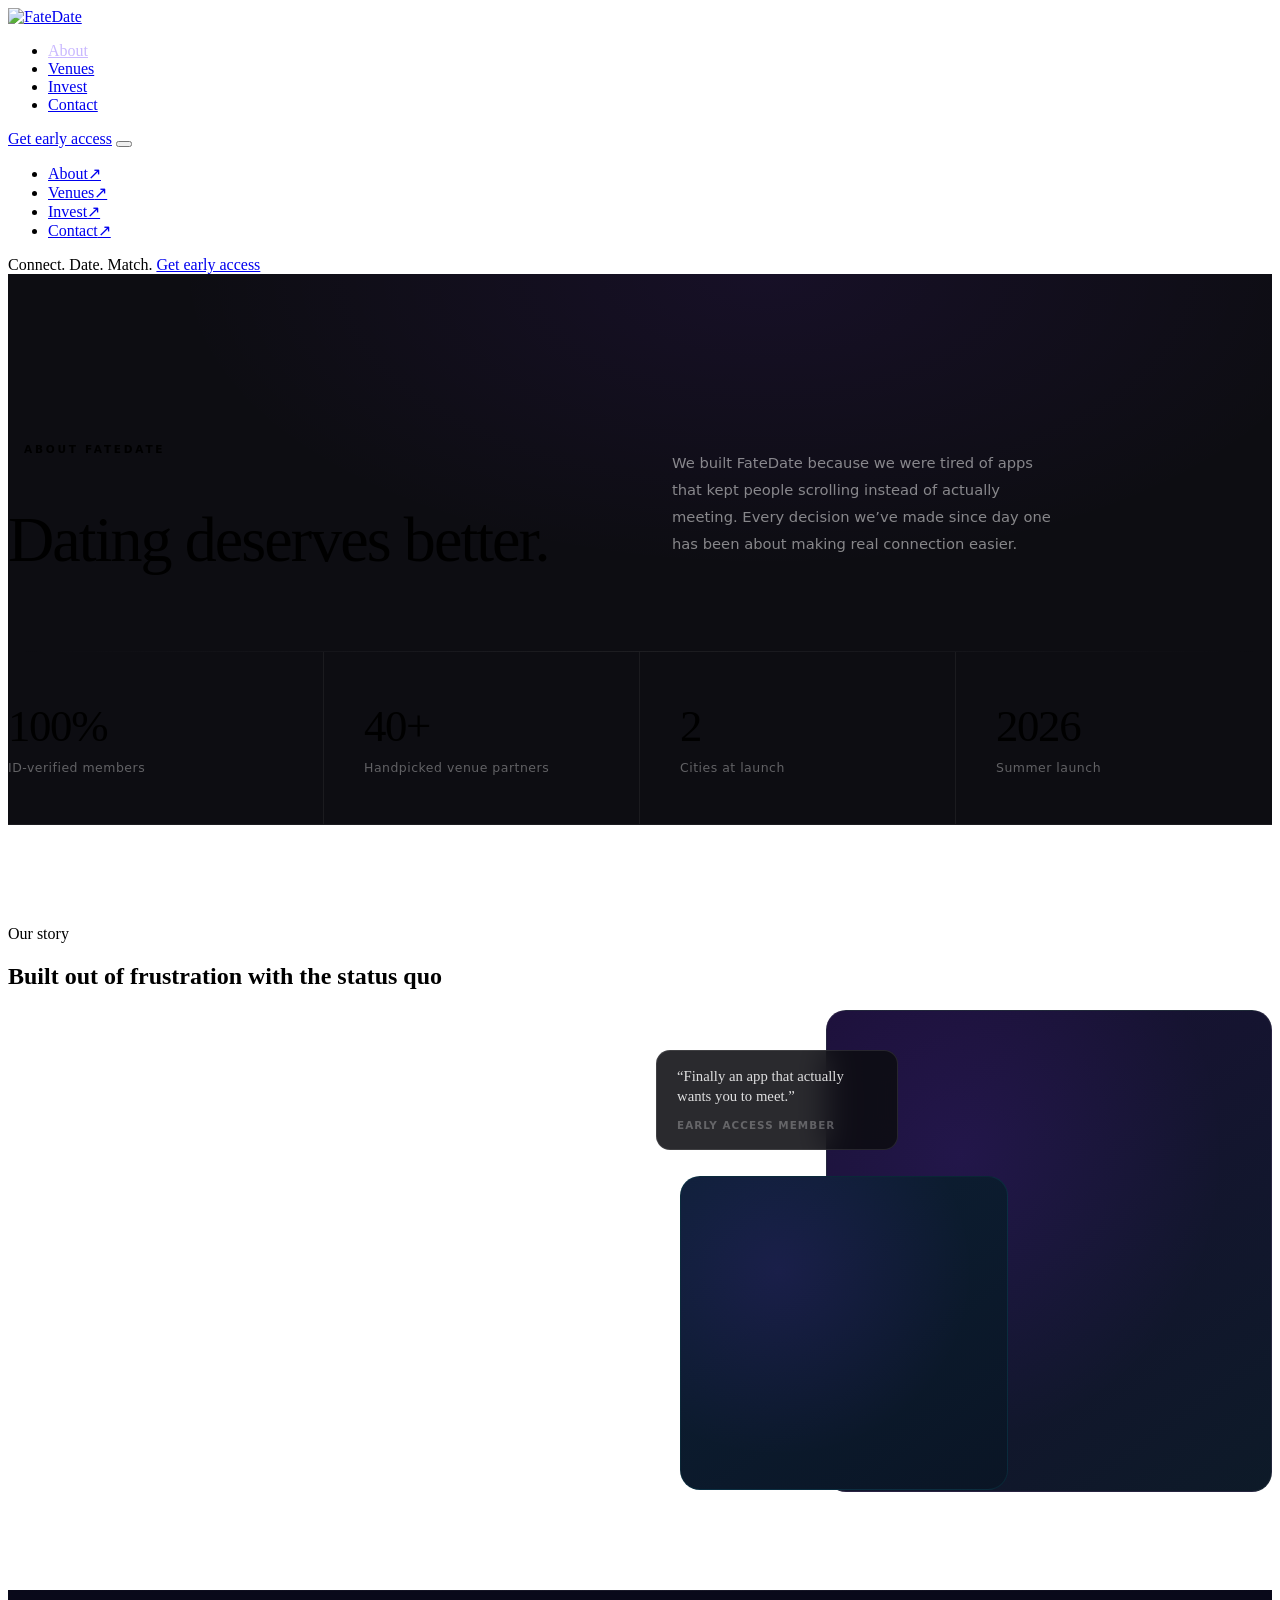
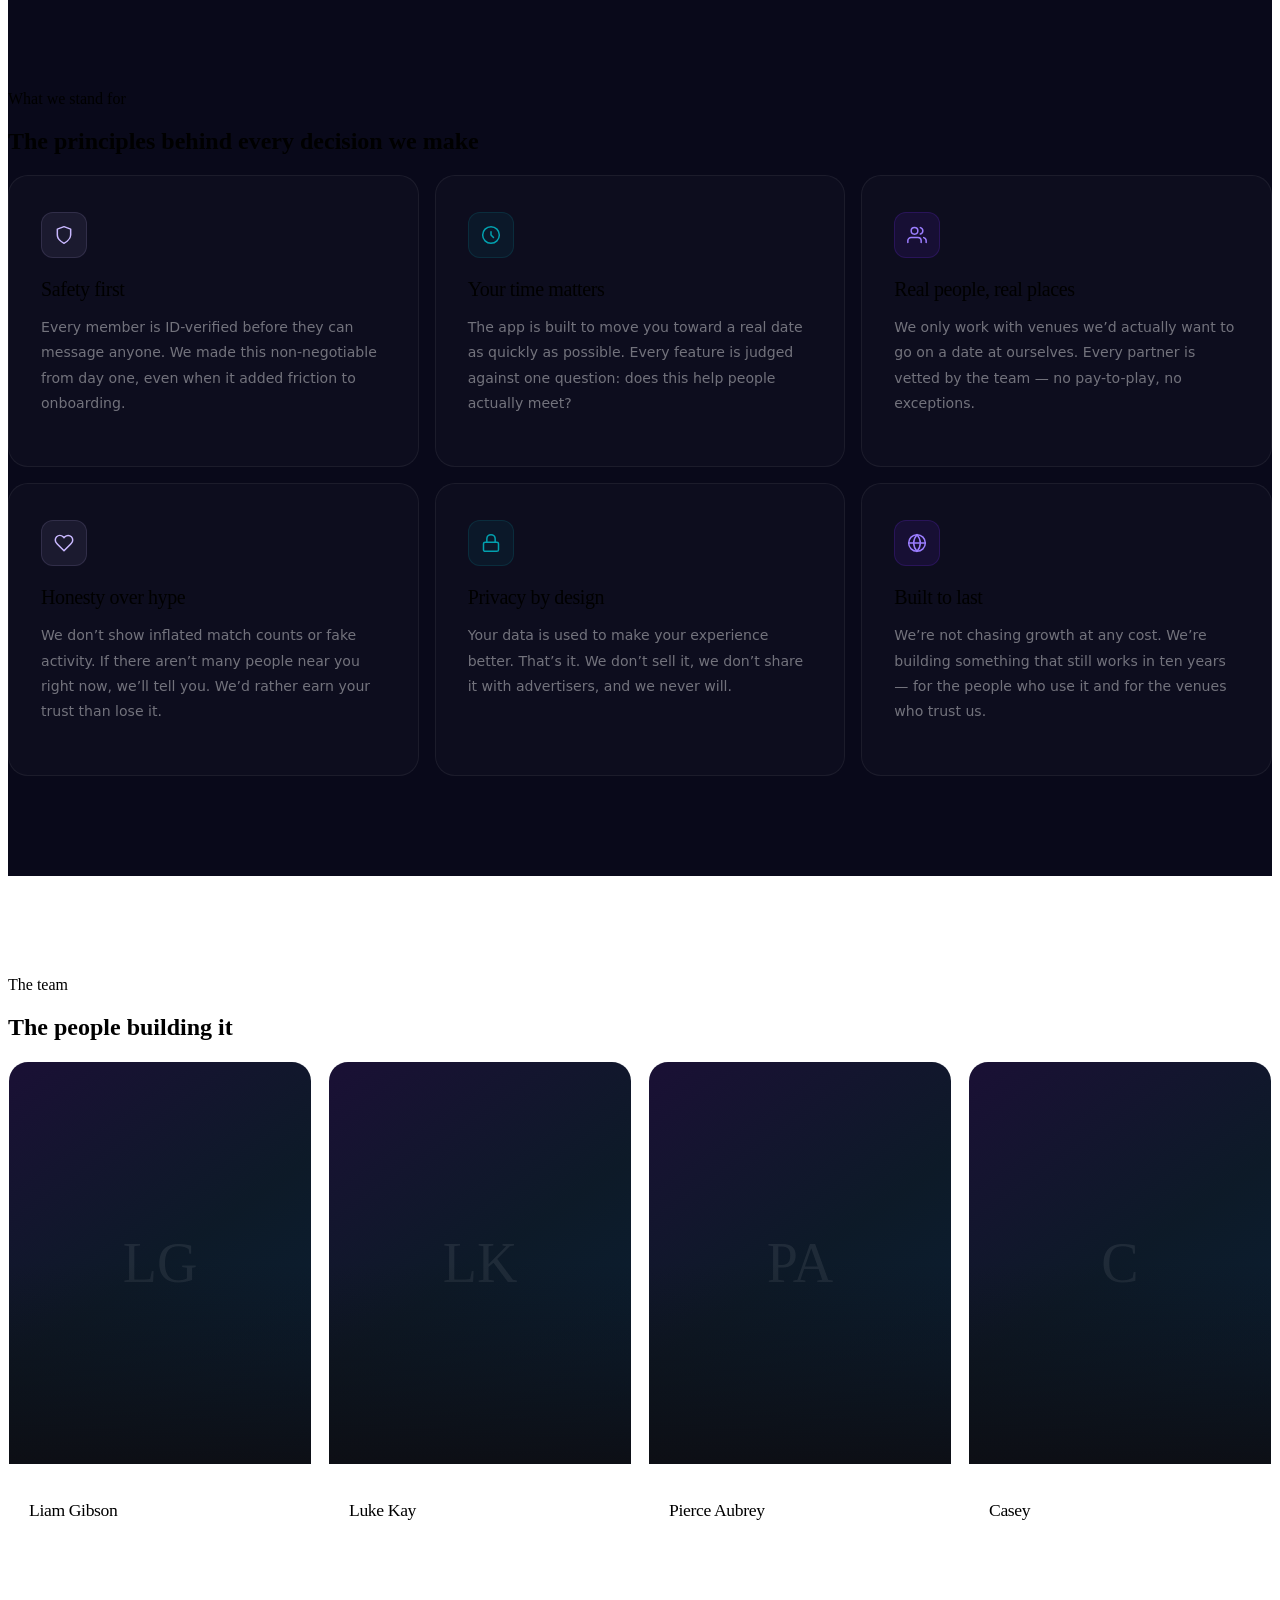
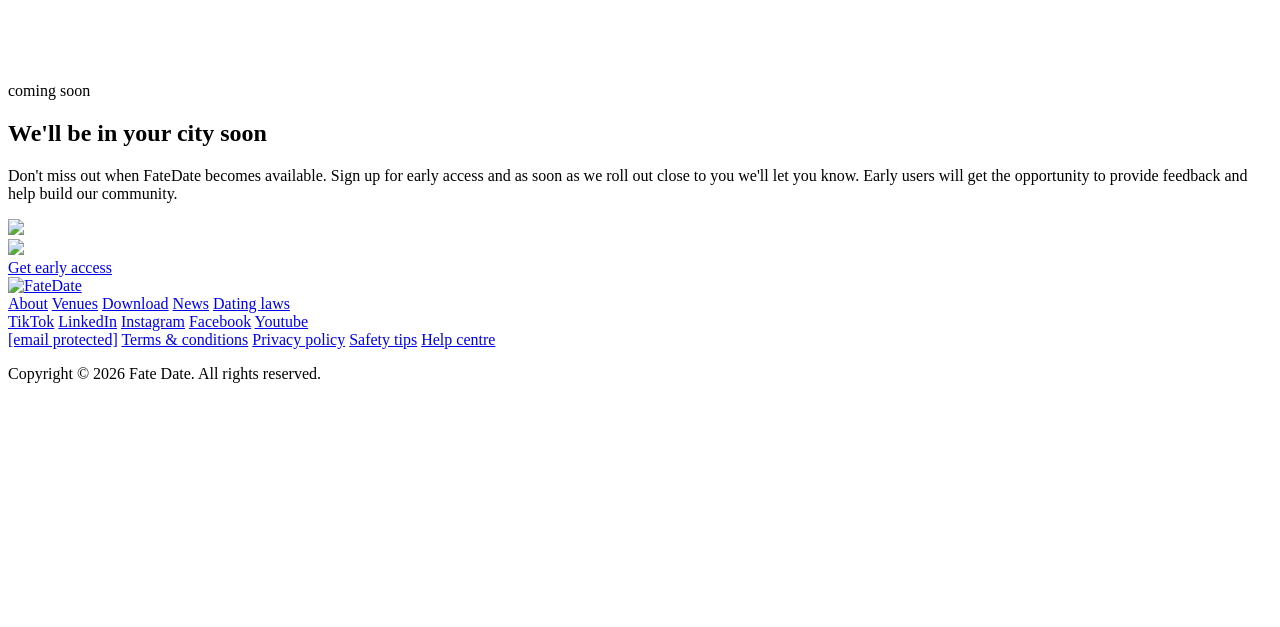
==== about.html @ cb05b76a "Add files via upload" ====
<!DOCTYPE html>
<html lang="en">
<head>
  <meta charset="UTF-8" />
  <meta name="viewport" content="width=device-width, initial-scale=1.0" />
  <link rel="stylesheet" href="style.css">
  <link rel="stylesheet" href="https://use.typekit.net/enb0aud.css">
  <title>About — FateDate</title>
  <style>
    /* ABOUT PAGE — scoped only */

    .about-hero {
      position: relative;
      padding: 160px 0 80px;
      background: #0d0d12;
    }
    .about-hero::before {
      content: '';
      position: absolute;
      inset: 0;
      background: radial-gradient(ellipse at 60% 0%, rgba(123,46,253,0.09) 0%, transparent 55%);
      pointer-events: none;
    }
    .about-hero::after {
      content: '';
      position: absolute;
      bottom: 0; left: 0; right: 0; height: 1px;
      background: linear-gradient(90deg, transparent, rgba(255,255,255,0.07) 50%, transparent);
    }
    .about-hero-inner {
      display: grid;
      grid-template-columns: 1fr 1fr;
      gap: 64px;
      align-items: end;
    }
    .about-hero-eyebrow {
      display: flex;
      align-items: center;
      gap: 10px;
      margin-bottom: 20px;
      opacity: 0;
      animation: aFadeUp 0.9s 0.2s cubic-bezier(.22,1,.36,1) forwards;
    }
    .about-hero-eyebrow::before {
      content: '';
      width: 6px; height: 6px;
      border-radius: 50%;
      background: var(--accent);
      flex-shrink: 0;
    }
    .about-hero-eyebrow span {
      font-family: 'Grift', system-ui, sans-serif;
      font-size: 0.66rem;
      font-weight: 600;
      letter-spacing: 0.26em;
      text-transform: uppercase;
      color: var(--accent);
    }
    .about-hero h1 {
      font-family: "dm-serif-display", Georgia, serif;
      font-weight: 400;
      font-size: clamp(2.6rem, 5vw, 4.2rem);
      line-height: 1.0;
      letter-spacing: -0.03em;
      color: var(--light);
      margin-bottom: 0;
      opacity: 0;
      animation: aFadeUp 0.9s 0.35s cubic-bezier(.22,1,.36,1) forwards;
    }
    .about-hero-sub {
      font-family: 'Grift', system-ui, sans-serif;
      font-size: clamp(0.92rem, 1.1vw, 1rem);
      line-height: 1.85;
      color: rgba(255,255,255,0.5);
      max-width: 42ch;
      opacity: 0;
      animation: aFadeUp 0.9s 0.5s cubic-bezier(.22,1,.36,1) forwards;
    }
    @keyframes aFadeUp {
      from { opacity: 0; transform: translateY(20px); }
      to   { opacity: 1; transform: translateY(0); }
    }

    /* Stat strip */
    .stat-strip { background: #0d0d12; border-bottom: 1px solid rgba(255,255,255,0.06); }
    .stat-strip-inner { display: grid; grid-template-columns: repeat(4,1fr); }
    .stat-item { padding: 48px 40px; border-right: 1px solid rgba(255,255,255,0.06); }
    .stat-item:first-child { padding-left: 0; }
    .stat-item:last-child  { border-right: none; }
    .stat-num {
      font-family: "dm-serif-display", Georgia, serif;
      font-size: clamp(2rem,3.5vw,3rem);
      font-weight: 400;
      letter-spacing: -0.03em;
      color: var(--light);
      display: block;
      margin-bottom: 6px;
    }
    .stat-label {
      font-family: 'Grift', system-ui, sans-serif;
      font-size: 0.78rem;
      font-weight: 500;
      color: rgba(255,255,255,0.35);
      letter-spacing: 0.04em;
    }

    /* Section wrapper */
    .about-section { padding: 100px 0; position: relative; }
    .about-section::before {
      content: '';
      position: absolute;
      top: 0; left: 0; right: 0; height: 1px;
      background: linear-gradient(90deg, transparent, rgba(255,255,255,0.07) 50%, transparent);
    }
    .about-section-dark { background: #09091a; }

    /* Story */
    .story-grid { display: grid; grid-template-columns: 1fr 1fr; gap: 80px; align-items: center; }
    .story-body p { color: rgba(255,255,255,0.55); font-size: var(--font-p); line-height: 1.85; margin-bottom: 1.2em; }
    .story-body p:last-child { margin-bottom: 0; }
    .story-card-stack { position: relative; height: 480px; }
    .story-card { position: absolute; border-radius: 20px; overflow: hidden; border: 1px solid rgba(255,255,255,0.07); }
    .story-card-main { width: 75%; height: 100%; right: 0; background: linear-gradient(145deg,#1a1035,#0d1a28); }
    .story-card-accent { width: 55%; height: 65%; left: 0; bottom: 0; background: linear-gradient(145deg,#0d2035,#0a1525); border-color: rgba(2,160,174,0.12); }
    .story-card-main::after, .story-card-accent::after {
      content: ''; position: absolute; inset: 0;
      background: radial-gradient(ellipse at 30% 30%, rgba(123,46,253,0.12) 0%, transparent 60%);
    }
    .story-quote-chip {
      position: absolute; top: 40px; left: -24px;
      background: rgba(13,13,18,0.88);
      backdrop-filter: blur(16px); -webkit-backdrop-filter: blur(16px);
      border: 1px solid rgba(255,255,255,0.1);
      border-radius: 14px; padding: 16px 20px; max-width: 200px; z-index: 3;
    }
    .story-quote-chip p { font-family: "dm-serif-display",Georgia,serif; font-size: 0.92rem; line-height: 1.35; color: rgba(255,255,255,0.85); margin: 0 0 8px; }
    .story-quote-chip span { font-family: 'Grift',system-ui,sans-serif; font-size: 0.65rem; font-weight: 600; letter-spacing: 0.1em; text-transform: uppercase; color: rgba(255,255,255,0.28); }

    /* Values */
    .values-grid { display: grid; grid-template-columns: repeat(3,1fr); gap: 16px; }
    .value-card {
      background: rgba(255,255,255,0.02);
      border: 1px solid rgba(255,255,255,0.06);
      border-radius: 20px; padding: 36px 32px;
      position: relative; overflow: hidden;
      transition: transform 0.4s cubic-bezier(.22,1,.36,1), border-color 0.3s ease, box-shadow 0.4s ease;
    }
    .value-card:hover { transform: translateY(-5px); border-color: rgba(201,184,255,0.1); box-shadow: 0 24px 56px rgba(0,0,0,0.4); }
    .value-card::before {
      content: ''; position: absolute; top: 0; left: 0; right: 0; height: 1px;
      background: linear-gradient(90deg,transparent,rgba(201,184,255,0.2),transparent);
      opacity: 0; transition: opacity 0.3s ease;
    }
    .value-card:hover::before { opacity: 1; }
    .value-icon {
      width: 44px; height: 44px; border-radius: 12px;
      background: rgba(201,184,255,0.08); border: 1px solid rgba(201,184,255,0.12);
      display: flex; align-items: center; justify-content: center;
      margin-bottom: 20px; color: #c9b8ff;
    }
    .value-card h3 { font-family: "dm-serif-display",Georgia,serif; font-weight: 400; font-size: 1.25rem; letter-spacing: -0.02em; color: var(--light); margin-bottom: 10px; }
    .value-card p  { font-family: 'Grift',system-ui,sans-serif; font-size: 0.88rem; line-height: 1.8; color: rgba(255,255,255,0.42); }

    /* Team */
    .team-grid { display: grid; grid-template-columns: repeat(4,1fr); gap: 16px; }
    .team-card { border-radius: 20px; overflow: hidden; border: 1px solid rgba(255,255,255,0.06); transition: transform 0.4s cubic-bezier(.22,1,.36,1), border-color 0.3s ease; }
    .team-card:hover { transform: translateY(-5px); border-color: rgba(201,184,255,0.1); }
    .team-card-photo { aspect-ratio: 3/4; background: linear-gradient(145deg,#1a1035,#0d1a28,#0a2035); position: relative; overflow: hidden; }
    .team-card-photo img { width: 100%; height: 100%; object-fit: cover; display: block; transition: transform 0.5s cubic-bezier(.22,1,.36,1); }
    .team-card:hover .team-card-photo img { transform: scale(1.04); }
    .team-card-photo::after { content: ''; position: absolute; bottom: 0; left: 0; right: 0; height: 50%; background: linear-gradient(to top,rgba(13,13,18,0.9),transparent); }
    .team-initials { position: absolute; inset: 0; display: flex; align-items: center; justify-content: center; font-family: "dm-serif-display",Georgia,serif; font-size: 3.5rem; color: rgba(255,255,255,0.08); }
    .team-card-body { padding: 18px 20px 22px; background: rgba(255,255,255,0.02); }
    .team-card-name { font-family: "dm-serif-display",Georgia,serif; font-weight: 400; font-size: 1.1rem; letter-spacing: -0.02em; color: var(--light); margin-bottom: 4px; }
    .team-card-role { font-family: 'Grift',system-ui,sans-serif; font-size: 0.75rem; font-weight: 500; color: rgba(255,255,255,0.3); letter-spacing: 0.04em; }

    /* Mission CTA */
    .mission-cta {
      display: inline-block; border-radius: 50px; padding: 15px 40px; margin-top: 2rem;
      font-family: 'Grift',system-ui,sans-serif; font-weight: 900; font-size: 0.88rem;
      letter-spacing: 0.06em; text-transform: uppercase;
      background: linear-gradient(135deg,#7B2EFD,#475FDB); color: #fff;
      box-shadow: 0 8px 32px rgba(123,46,253,0.35);
      transition: transform 0.3s cubic-bezier(.22,1,.36,1), box-shadow 0.3s ease;
    }
    .mission-cta:hover { transform: translateY(-2px); box-shadow: 0 14px 40px rgba(123,46,253,0.45); }

    /* Responsive */
    @media (max-width: 1024px) {
      .values-grid { grid-template-columns: repeat(2,1fr); }
      .team-grid   { grid-template-columns: repeat(2,1fr); }
      .stat-strip-inner { grid-template-columns: repeat(2,1fr); }
      .stat-item:nth-child(2) { border-right: none; }
      .stat-item:nth-child(3) { border-top: 1px solid rgba(255,255,255,0.06); }
    }
    @media (max-width: 768px) {
      .about-hero { padding: 140px 0 60px; }
      .about-hero-inner { grid-template-columns: 1fr; gap: 20px; }
      .story-grid { grid-template-columns: 1fr; gap: 40px; }
      .story-card-stack { height: 300px; }
      .story-quote-chip { display: none; }
      .values-grid { grid-template-columns: 1fr; }
      .about-section { padding: 72px 0; }
    }
    @media (max-width: 480px) {
      .about-hero { padding: 120px 0 48px; }
      .about-hero h1 { font-size: clamp(2.2rem,9vw,3rem); }
      .stat-strip-inner { grid-template-columns: 1fr 1fr; }
      .stat-item { padding: 28px 16px; }
      .stat-item:first-child { padding-left: 0; }
      .team-grid { grid-template-columns: 1fr 1fr; gap: 10px; }
      .values-grid { gap: 10px; }
      .about-section { padding: 56px 0; }
      #site-header { top: 8px; width: calc(100% - 16px); }
    }
  </style>
</head>
<body>

<div id="cursor-dot"></div>
<div id="cursor-ring"></div>

<header id="site-header">
  <nav class="nav-inner">
    <a href="index.html" class="nav-logo"><img src="assets/logo.svg" alt="FateDate"/></a>
    <ul class="nav-links">
      <li><a href="about.html" style="color:#c9b8ff;">About</a></li>
      <li><a href="#">Venues</a></li>
      <li><a href="#">Invest</a></li>
      <li><a href="#">Contact</a></li>
    </ul>
    <a href="#" class="nav-cta">Get early access</a>
    <button class="nav-hamburger" id="nav-hamburger" aria-label="Open menu" aria-expanded="false">
      <span></span><span></span><span></span>
    </button>
  </nav>
</header>

<div class="nav-overlay" id="nav-overlay" aria-hidden="true">
  <div class="nav-overlay-bg"></div>
  <div class="nav-overlay-inner">
    <ul class="nav-overlay-links">
      <li><a href="about.html"><span>About</span><span class="link-arrow">↗</span></a></li>
      <li><a href="#"><span>Venues</span><span class="link-arrow">↗</span></a></li>
      <li><a href="#"><span>Invest</span><span class="link-arrow">↗</span></a></li>
      <li><a href="#"><span>Contact</span><span class="link-arrow">↗</span></a></li>
    </ul>
    <div class="nav-overlay-footer">
      <span class="nav-overlay-tagline">Connect. Date. Match.</span>
      <a href="#" class="nav-overlay-cta">Get early access</a>
    </div>
  </div>
</div>

<!-- HERO -->
<section class="about-hero">
  <div class="container">
    <div class="about-hero-inner">
      <div>
        <div class="about-hero-eyebrow"><span>About FateDate</span></div>
        <h1>Dating deserves better.</h1>
      </div>
      <div>
        <p class="about-hero-sub">We built FateDate because we were tired of apps that kept people scrolling instead of actually meeting. Every decision we’ve made since day one has been about making real connection easier.</p>
      </div>
    </div>
  </div>
</section>

<!-- STATS -->
<div class="stat-strip">
  <div class="container">
    <div class="stat-strip-inner">
      <div class="stat-item"><span class="stat-num">100%</span><span class="stat-label">ID-verified members</span></div>
      <div class="stat-item"><span class="stat-num">40+</span><span class="stat-label">Handpicked venue partners</span></div>
      <div class="stat-item"><span class="stat-num">2</span><span class="stat-label">Cities at launch</span></div>
      <div class="stat-item"><span class="stat-num">2026</span><span class="stat-label">Summer launch</span></div>
    </div>
  </div>
</div>

<!-- STORY -->
<section class="about-section">
  <div class="safety-container">
    <div class="section-header">
      <div class="section-eyebrow-pill">Our story</div>
      <h2 class="section-title">Built out of frustration with the status quo</h2>
    </div>
    <div class="story-grid">
      <div class="story-body">
        <p>The idea for FateDate started with a simple observation: every dating app is optimised to keep you on the app, not to help you find someone. The longer you stay single, the more valuable you are to them.</p>
        <p>We wanted to flip that. Our success is measured by the number of people who delete the app because they found someone — not by monthly active users or swipe counts.</p>
        <p>So we built something end-to-end. You verify your identity, you connect through games designed to reveal personality, and you book a date at a real venue. The whole thing is designed to get you off your phone and in front of someone.</p>
      </div>
      <div>
        <div class="story-card-stack">
          <div class="story-card story-card-main">
            <img src="assets/person1.jpg" alt="" style="width:100%;height:100%;object-fit:cover;opacity:0.5;" onerror="this.style.display='none'">
          </div>
          <div class="story-card story-card-accent">
            <img src="assets/person2.jpg" alt="" style="width:100%;height:100%;object-fit:cover;opacity:0.4;" onerror="this.style.display='none'">
          </div>
          <div class="story-quote-chip">
            <p>“Finally an app that actually wants you to meet.”</p>
            <span>Early access member</span>
          </div>
        </div>
      </div>
    </div>
  </div>
</section>

<!-- VALUES -->
<section class="about-section about-section-dark">
  <div class="safety-container">
    <div class="section-header">
      <div class="section-eyebrow-pill">What we stand for</div>
      <h2 class="section-title">The principles behind every decision we make</h2>
    </div>
    <div class="values-grid">
      <div class="value-card">
        <div class="value-icon"><svg width="20" height="20" viewBox="0 0 24 24" fill="none" stroke="currentColor" stroke-width="1.8" stroke-linecap="round" stroke-linejoin="round"><path d="M12 22s8-4 8-10V5l-8-3-8 3v7c0 6 8 10 8 10z"/></svg></div>
        <h3>Safety first</h3>
        <p>Every member is ID-verified before they can message anyone. We made this non-negotiable from day one, even when it added friction to onboarding.</p>
      </div>
      <div class="value-card">
        <div class="value-icon" style="background:rgba(2,160,174,0.08);border-color:rgba(2,160,174,0.15);color:#02A0AE;"><svg width="20" height="20" viewBox="0 0 24 24" fill="none" stroke="currentColor" stroke-width="1.8" stroke-linecap="round" stroke-linejoin="round"><circle cx="12" cy="12" r="10"/><path d="M12 8v4l3 3"/></svg></div>
        <h3>Your time matters</h3>
        <p>The app is built to move you toward a real date as quickly as possible. Every feature is judged against one question: does this help people actually meet?</p>
      </div>
      <div class="value-card">
        <div class="value-icon" style="background:rgba(123,46,253,0.1);border-color:rgba(123,46,253,0.18);color:#9b7dff;"><svg width="20" height="20" viewBox="0 0 24 24" fill="none" stroke="currentColor" stroke-width="1.8" stroke-linecap="round" stroke-linejoin="round"><path d="M17 21v-2a4 4 0 00-4-4H5a4 4 0 00-4 4v2"/><circle cx="9" cy="7" r="4"/><path d="M23 21v-2a4 4 0 00-3-3.87"/><path d="M16 3.13a4 4 0 010 7.75"/></svg></div>
        <h3>Real people, real places</h3>
        <p>We only work with venues we’d actually want to go on a date at ourselves. Every partner is vetted by the team — no pay-to-play, no exceptions.</p>
      </div>
      <div class="value-card">
        <div class="value-icon"><svg width="20" height="20" viewBox="0 0 24 24" fill="none" stroke="currentColor" stroke-width="1.8" stroke-linecap="round" stroke-linejoin="round"><path d="M20.84 4.61a5.5 5.5 0 00-7.78 0L12 5.67l-1.06-1.06a5.5 5.5 0 00-7.78 7.78l1.06 1.06L12 21.23l7.78-7.78 1.06-1.06a5.5 5.5 0 000-7.78z"/></svg></div>
        <h3>Honesty over hype</h3>
        <p>We don’t show inflated match counts or fake activity. If there aren’t many people near you right now, we’ll tell you. We’d rather earn your trust than lose it.</p>
      </div>
      <div class="value-card">
        <div class="value-icon" style="background:rgba(2,160,174,0.08);border-color:rgba(2,160,174,0.15);color:#02A0AE;"><svg width="20" height="20" viewBox="0 0 24 24" fill="none" stroke="currentColor" stroke-width="1.8" stroke-linecap="round" stroke-linejoin="round"><rect x="3" y="11" width="18" height="11" rx="2" ry="2"/><path d="M7 11V7a5 5 0 0110 0v4"/></svg></div>
        <h3>Privacy by design</h3>
        <p>Your data is used to make your experience better. That’s it. We don’t sell it, we don’t share it with advertisers, and we never will.</p>
      </div>
      <div class="value-card">
        <div class="value-icon" style="background:rgba(123,46,253,0.1);border-color:rgba(123,46,253,0.18);color:#9b7dff;"><svg width="20" height="20" viewBox="0 0 24 24" fill="none" stroke="currentColor" stroke-width="1.8" stroke-linecap="round" stroke-linejoin="round"><circle cx="12" cy="12" r="10"/><line x1="2" y1="12" x2="22" y2="12"/><path d="M12 2a15.3 15.3 0 014 10 15.3 15.3 0 01-4 10 15.3 15.3 0 01-4-10 15.3 15.3 0 014-10z"/></svg></div>
        <h3>Built to last</h3>
        <p>We’re not chasing growth at any cost. We’re building something that still works in ten years — for the people who use it and for the venues who trust us.</p>
      </div>
    </div>
  </div>
</section>

<!-- TEAM -->
<section class="about-section">
  <div class="safety-container">
    <div class="section-header">
      <div class="section-eyebrow-pill">The team</div>
      <h2 class="section-title">The people building it</h2>
    </div>
    <div class="team-grid">
      <div class="team-card">
        <div class="team-card-photo">
          <img src="assets/person1.jpg" alt="Jamie Davenport" onerror="this.style.display='none'">
          <div class="team-initials">LG</div>
        </div>
        <div class="team-card-body">
          <p class="team-card-name">Liam Gibson</p>
          <p class="team-card-role">Co-founder &amp; CEO</p>
        </div>
      </div>
      <div class="team-card">
        <div class="team-card-photo">
          <img src="assets/person2.jpg" alt="Simone Reeves" onerror="this.style.display='none'">
          <div class="team-initials">LK</div>
        </div>
        <div class="team-card-body">
          <p class="team-card-name">Luke Kay</p>
          <p class="team-card-role">Co-founder &amp; Front-end Developer</p>
        </div>
      </div>
      <div class="team-card">
        <div class="team-card-photo">
          <img src="assets/person3.jpg" alt="Marcus Klein" onerror="this.style.display='none'">
          <div class="team-initials">PA</div>
        </div>
        <div class="team-card-body">
          <p class="team-card-name">Pierce Aubrey</p>
          <p class="team-card-role">Lead Product Designer</p>
        </div>
      </div>
      <div class="team-card">
        <div class="team-card-photo">
          <div class="team-initials">C</div>
        </div>
        <div class="team-card-body">
          <p class="team-card-name">Casey</p>
          <p class="team-card-role">Lead Developer</p>
        </div>
      </div>
    </div>
  </div>
</section>

<!-- COMING SOON -->
<section id="coming-section">
  <div class="container venues-container">
    <div class="section-header">
      <div class="section-eyebrow-pill">coming soon</div>
      <h2 class="section-title">We'll be in your city soon</h2>
      <p>Don't miss out when FateDate becomes available. Sign up for early access and as soon as we roll out close to you we'll let you know. Early users will get the opportunity to provide feedback and help build our community.</p>
      <div class="download-icons">
        <div class="dowload-icon appstore"><img src="assets/appstore.svg"/></div>
        <div class="dowload-icon playstore"><img src="assets/playstore.svg"/></div>
      </div>
      <a href="#"><div class="cta cta-gradient gradient">Get early access</div></a>
    </div>
  </div>
</section>

<!-- FOOTER -->
<footer id="site-footer">
  <div class="footer-inner">
    <div class="footer-top">
      <div class="footer-brand">
        <a href="index.html" class="footer-logo"><img src="assets/logo.svg" alt="FateDate" /></a>
      </div>
      <nav class="footer-nav">
        <div class="footer-col">
          <a href="about.html">About</a>
          <a href="#">Venues</a>
          <a href="#">Download</a>
          <a href="blog.html">News</a>
          <a href="#">Dating laws</a>
        </div>
        <div class="footer-col">
          <a href="#">TikTok</a>
          <a href="#">LinkedIn</a>
          <a href="#">Instagram</a>
          <a href="#">Facebook</a>
          <a href="#">Youtube</a>
        </div>
        <div class="footer-col">
          <a href="/cdn-cgi/l/email-protection#8ce4e9e0e0e3cceaedf8e9e8edf8e9a2efe3a2f9e7" class="footer-email"><span class="__cf_email__" data-cfemail="4c24292020230c2a2d3829282d3829622f23623927">[email&#160;protected]</span></a>
          <a href="#">Terms &amp; conditions</a>
          <a href="#">Privacy policy</a>
          <a href="#">Safety tips</a>
          <a href="#">Help centre</a>
        </div>
      </nav>
    </div>
    <div class="footer-bottom">
      <p class="footer-copy">Copyright &copy; 2026 Fate Date. All rights reserved.</p>
      <div class="footer-ribbon" aria-hidden="true">
        <svg viewBox="0 0 700 120" fill="none" xmlns="http://www.w3.org/2000/svg" preserveAspectRatio="xMidYMid meet">
          <path d="M20 90 C80 90 100 40 160 55 C220 70 230 100 290 85 C330 75 340 30 390 45 C430 58 435 95 480 80 C520 67 530 20 580 35 C620 47 640 88 690 75" stroke="white" stroke-width="2" stroke-linecap="round" fill="none" opacity="0.5"/>
        </svg>
      </div>
    </div>
  </div>
</footer>

<script data-cfasync="false" src="/cdn-cgi/scripts/5c5dd728/cloudflare-static/email-decode.min.js"></script><script>
(function() {
  var h = document.getElementById('site-header');
  if (h) window.addEventListener('scroll', function() { h.classList.toggle('scrolled', window.pageYOffset > 40); }, { passive: true });
})();
(function() {
  var btn = document.getElementById('nav-hamburger');
  var overlay = document.getElementById('nav-overlay');
  if (!btn || !overlay) return;
  btn.addEventListener('click', function() {
    var open = document.body.classList.toggle('nav-open');
    overlay.setAttribute('aria-hidden', !open);
    btn.setAttribute('aria-expanded', open);
    document.body.style.overflow = open ? 'hidden' : '';
  });
  document.addEventListener('keydown', function(e) {
    if (e.key === 'Escape' && document.body.classList.contains('nav-open')) {
      document.body.classList.remove('nav-open');
      overlay.setAttribute('aria-hidden', 'true');
      btn.setAttribute('aria-expanded', 'false');
      document.body.style.overflow = '';
    }
  });
})();
(function() {
  var dot = document.getElementById('cursor-dot');
  var ring = document.getElementById('cursor-ring');
  if (!dot || !ring) return;
  var rx = -100, ry = -100, dx = -100, dy = -100;
  dot.style.cssText  = 'left:-100px;top:-100px';
  ring.style.cssText = 'left:-100px;top:-100px';
  document.addEventListener('mousemove', function(e) {
    dx = e.clientX; dy = e.clientY;
    dot.style.left = dx + 'px'; dot.style.top = dy + 'px';
  }, { passive: true });
  (function loop() {
    rx += (dx - rx) * 0.12; ry += (dy - ry) * 0.12;
    ring.style.left = rx.toFixed(1) + 'px'; ring.style.top = ry.toFixed(1) + 'px';
    requestAnimationFrame(loop);
  })();
  document.querySelectorAll('a,button,.value-card,.team-card').forEach(function(el) {
    el.addEventListener('mouseenter', function() { document.body.classList.add('cursor-hover'); });
    el.addEventListener('mouseleave', function() { document.body.classList.remove('cursor-hover'); });
  });
})();
</script>
</body>
</html>
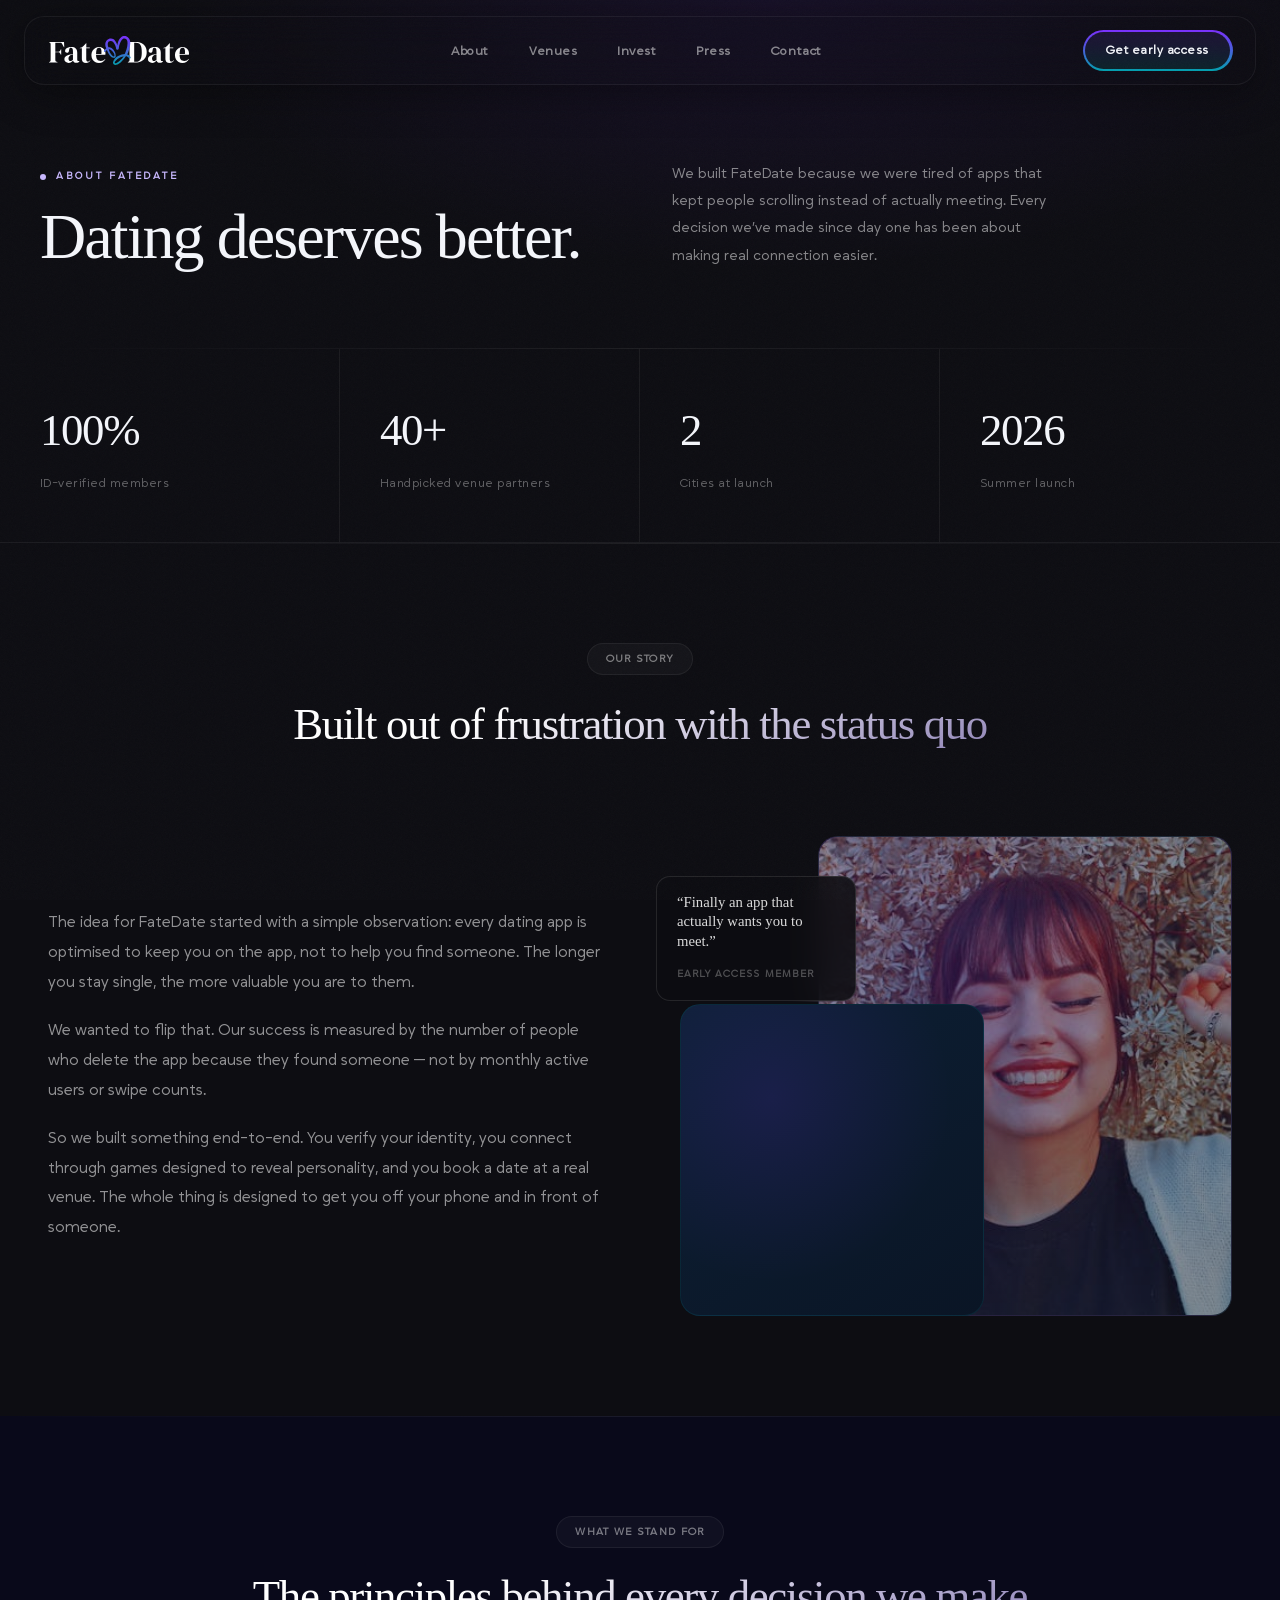
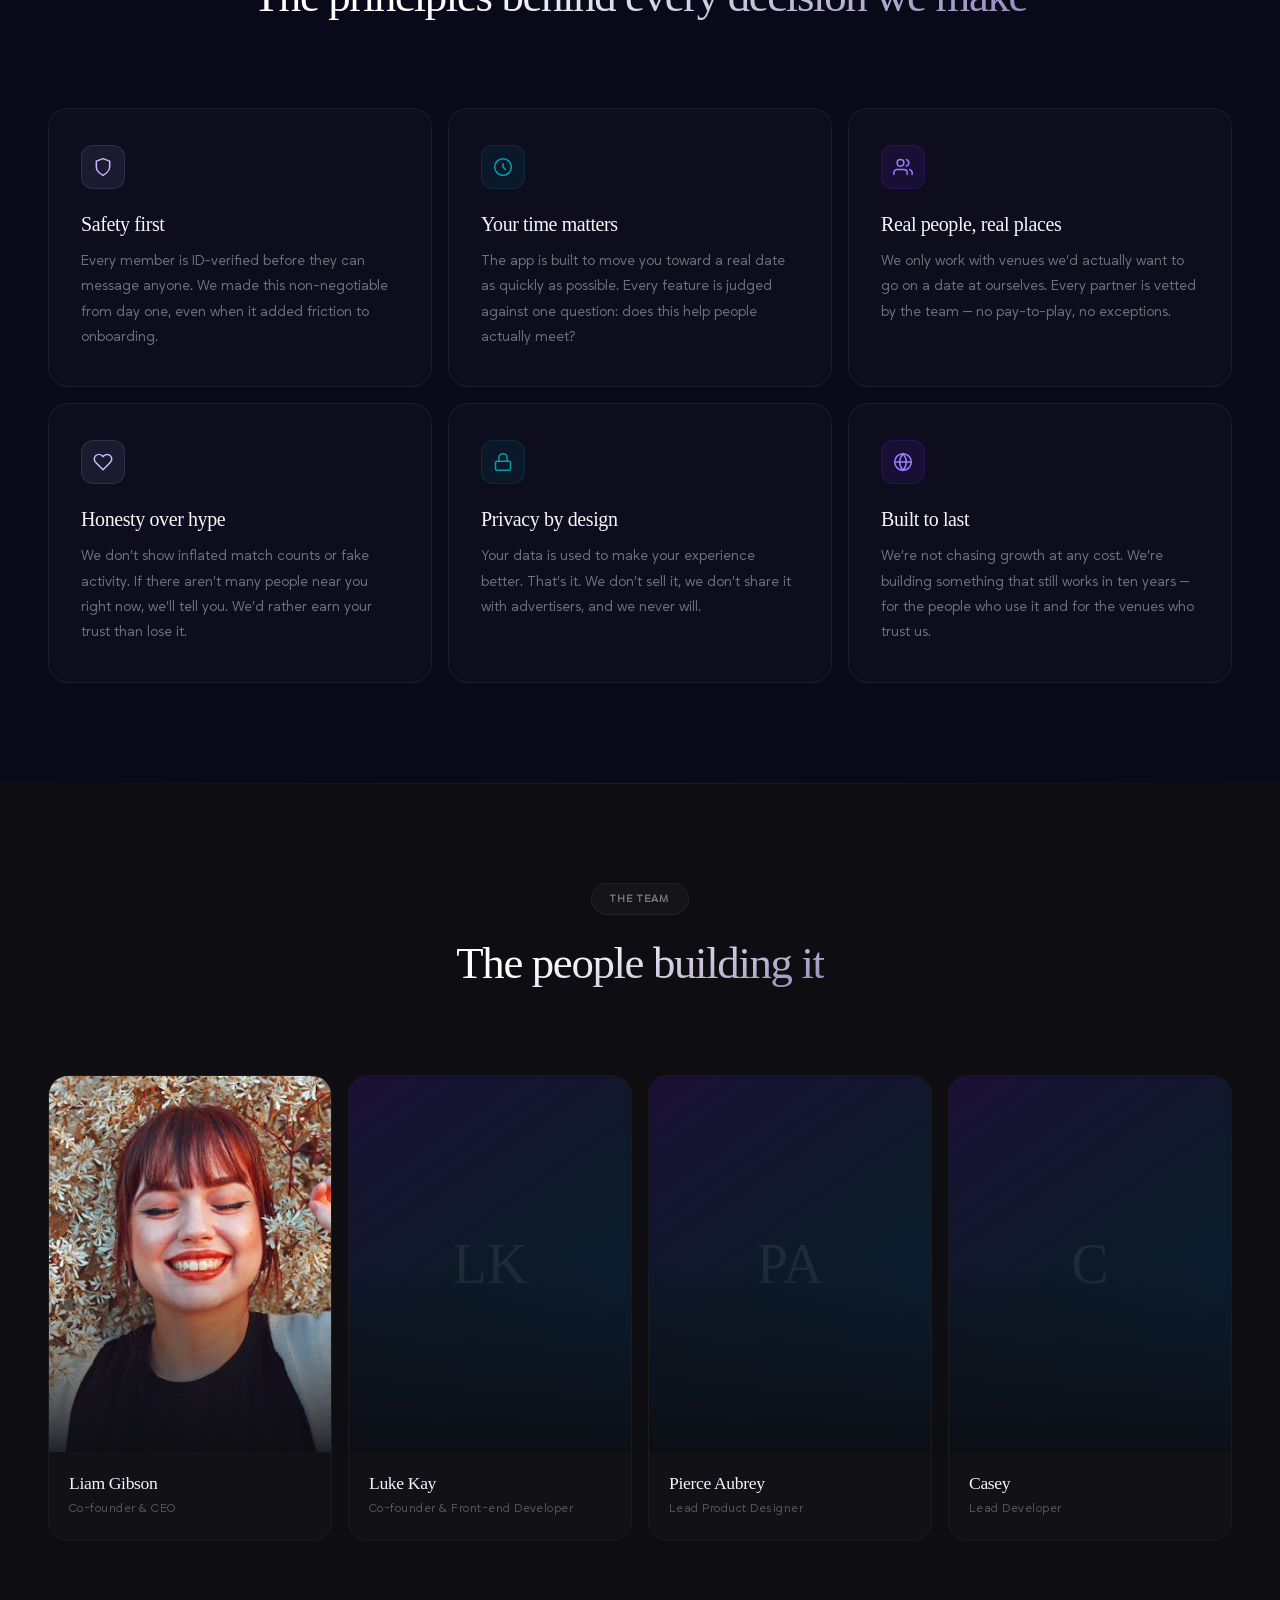
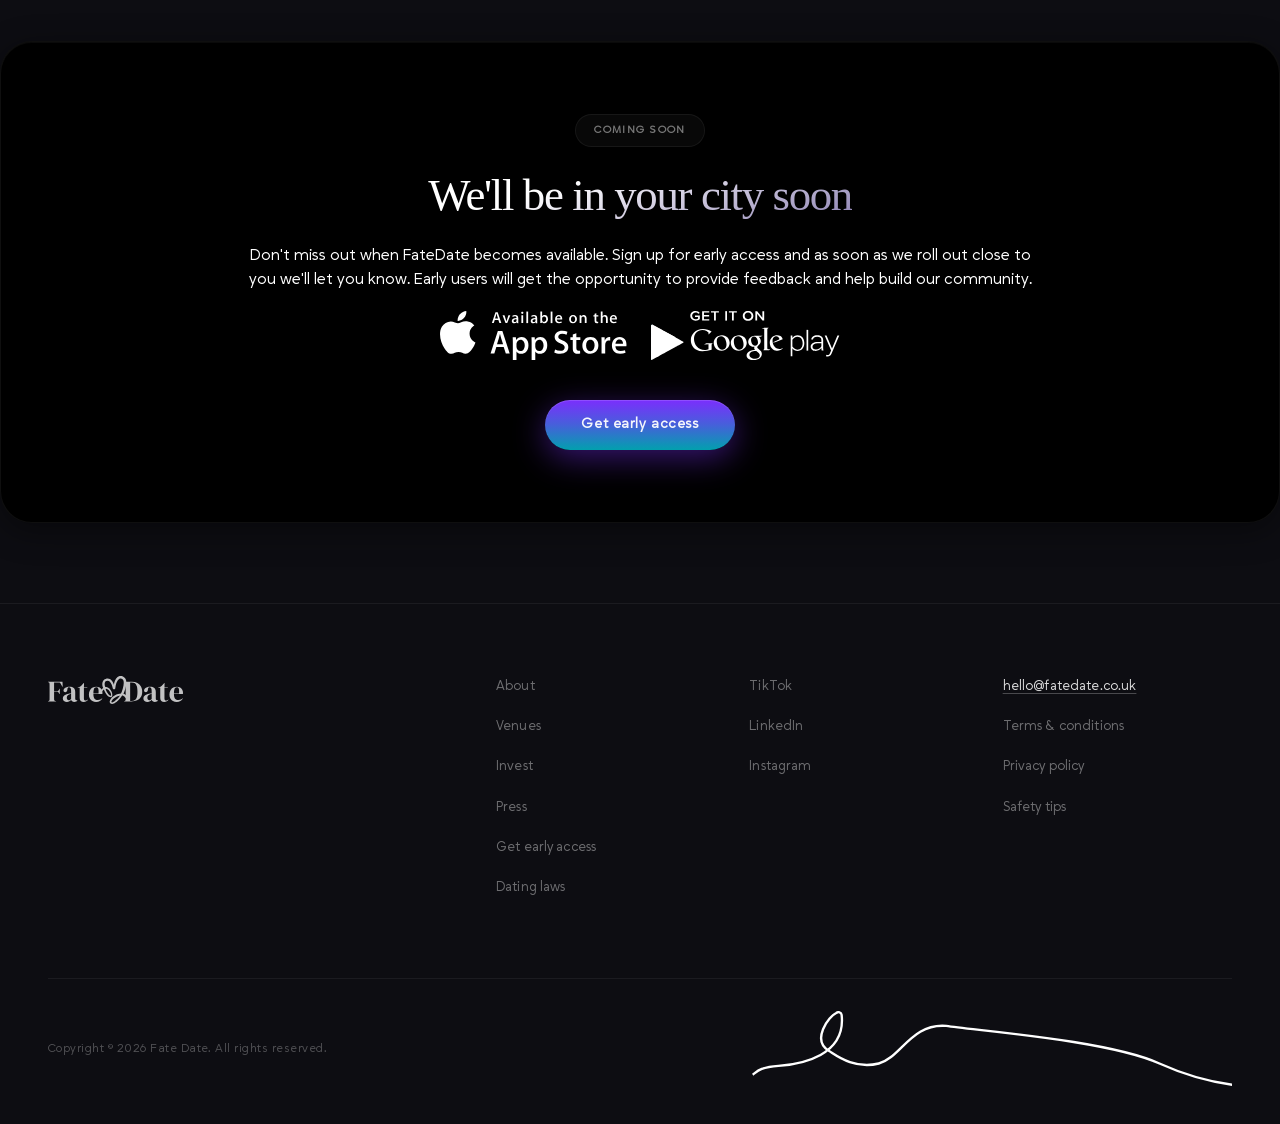
==== commit 2ef7549a: "Add files via upload" ====
--- a/about.html
+++ b/about.html
@@ -222,18 +222,47 @@
 
 <header id="site-header">
   <nav class="nav-inner">
-    <a href="index.html" class="nav-logo"><img src="assets/logo.svg" alt="FateDate"/></a>
+
+    <a href="#" class="nav-logo">
+      <img src="assets/logo.svg"/>
+       
+    </a>
+
     <ul class="nav-links">
-      <li><a href="about.html" style="color:#c9b8ff;">About</a></li>
-      <li><a href="#">Venues</a></li>
-      <li><a href="#">Invest</a></li>
-      <li><a href="#">Contact</a></li>
+      <li><a href="/about.html">About</a></li>
+      <li><a href="/venues.html">Venues</a></li>
+      <li><a href="/invest.html">Invest</a></li>
+       <li><a href="/press.html">Press</a></li>
+      <li><a href="/Contact.html">Contact</a></li>
     </ul>
-    <a href="#" class="nav-cta">Get early access</a>
+
+    <a href="/sign-up.html" class="nav-cta">Get early access</a>
+
     <button class="nav-hamburger" id="nav-hamburger" aria-label="Open menu" aria-expanded="false">
       <span></span><span></span><span></span>
     </button>
+
   </nav>
+</header>
+
+
+<!-- Full-screen mobile nav overlay -->
+<div class="nav-overlay" id="nav-overlay" aria-hidden="true">
+  <div class="nav-overlay-bg"></div>
+  <div class="nav-overlay-inner">
+    <ul class="nav-overlay-links">
+      <li><a href="/about"><span>About</span><span class="link-arrow">↗</span></a></li>
+      <li><a href="/venues"><span>Venues</span><span class="link-arrow">↗</span></a></li>
+      <li><a href="/invest"><span>Invest</span><span class="link-arrow">↗</span></a></li>
+      <li><a href="/press"><span>Press</span><span class="link-arrow">↗</span></a></li>
+      <li><a href="/contact"><span>Contact</span><span class="link-arrow">↗</span></a></li>
+    </ul>
+    <div class="nav-overlay-footer">
+      <span class="nav-overlay-tagline">Connect. Date. Match.</span>
+      <a href="/sign-up.html" class="nav-overlay-cta">Get early access</a>
+    </div>
+  </div>
+</div>
 </header>
 
 <div class="nav-overlay" id="nav-overlay" aria-hidden="true">
@@ -419,49 +448,119 @@
   </div>
 </section>
 
-<!-- FOOTER -->
+
+<!-- ══════════════════════════════════════
+     FOOTER
+══════════════════════════════════════ -->
 <footer id="site-footer">
   <div class="footer-inner">
+
     <div class="footer-top">
+
+      <!-- Logo -->
       <div class="footer-brand">
-        <a href="index.html" class="footer-logo"><img src="assets/logo.svg" alt="FateDate" /></a>
-      </div>
+        <a href="#" class="footer-logo">
+          <img src="assets/logo.svg" alt="FateDate" />
+        </a>
+      </div>
+
+      <!-- Nav columns -->
       <nav class="footer-nav">
+
         <div class="footer-col">
-          <a href="about.html">About</a>
-          <a href="#">Venues</a>
-          <a href="#">Download</a>
-          <a href="blog.html">News</a>
-          <a href="#">Dating laws</a>
-        </div>
+          <a href="/about.html">About</a>
+          <a href="/venues.html">Venues</a>
+          <a href="/invest.html">Invest</a>
+          <a href="/press.html">Press</a>
+          <a href="/sign-up.html">Get early access</a>
+          <a href="/dating-laws.html">Dating laws</a>
+        </div>
+
         <div class="footer-col">
-          <a href="#">TikTok</a>
-          <a href="#">LinkedIn</a>
-          <a href="#">Instagram</a>
-          <a href="#">Facebook</a>
-          <a href="#">Youtube</a>
-        </div>
+          <a href="https://www.tiktok.com/@fatedateapp?_t=8VJpOkbXWUv&_r=1">TikTok</a>
+          <a href="https://www.facebook.com/FateDateAPP">LinkedIn</a>
+          <a href="https://www.instagram.com/fatedateapp/">Instagram</a>
+        </div>
+
         <div class="footer-col">
-          <a href="/cdn-cgi/l/email-protection#8ce4e9e0e0e3cceaedf8e9e8edf8e9a2efe3a2f9e7" class="footer-email"><span class="__cf_email__" data-cfemail="4c24292020230c2a2d3829282d3829622f23623927">[email&#160;protected]</span></a>
-          <a href="#">Terms &amp; conditions</a>
-          <a href="#">Privacy policy</a>
-          <a href="#">Safety tips</a>
-          <a href="#">Help centre</a>
-        </div>
+          <a href="mailto:hello@fatedate.co.uk" class="footer-email"><span class="__cf_email__" data-cfemail="a0c8c5cccccfe0c6c1d4c5c4c1d4c58ec3cf8ed5cb"><span class="__cf_email__" data-cfemail="2e464b4242416e484f5a4b4a4f5a4b004d4143">hello@fatedate.co.uk</span></span></a>
+          <a href="/terms.html">Terms &amp; conditions</a>
+          <a href="/privacy.html">Privacy policy</a>
+          <a href="/safety.html">Safety tips</a>
+          <!-- <a href="/help.html">Help centre</a> -->
+        </div>
+
       </nav>
     </div>
+
+    <!-- Ribbon + copyright bar -->
     <div class="footer-bottom">
       <p class="footer-copy">Copyright &copy; 2026 Fate Date. All rights reserved.</p>
       <div class="footer-ribbon" aria-hidden="true">
-        <svg viewBox="0 0 700 120" fill="none" xmlns="http://www.w3.org/2000/svg" preserveAspectRatio="xMidYMid meet">
-          <path d="M20 90 C80 90 100 40 160 55 C220 70 230 100 290 85 C330 75 340 30 390 45 C430 58 435 95 480 80 C520 67 530 20 580 35 C620 47 640 88 690 75" stroke="white" stroke-width="2" stroke-linecap="round" fill="none" opacity="0.5"/>
-        </svg>
-      </div>
-    </div>
-  </div>
+        <svg xmlns="http://www.w3.org/2000/svg" width="611" height="98" viewBox="0 0 611 98" fill="none">
+  <path d="M0.893555 81.1215C6.8029 76.7382 9.98486 71.6626 33.6223 69.9284C63.4425 67.7406 119.86 56.5476 114.08 4.86997C113.664 1.14745 109.535 0.71677 107.262 2.56268C97.716 6.48466 74.9877 37.5183 98.1705 50.8992C105.365 55.0519 129.536 74.8925 161.355 66.8179C188.827 59.8464 203.266 15.0672 247.268 18.943C285.603 25.0182 452.822 37.1031 518.643 66.8179C600.92 103.961 674.513 103.269 742.243 81.1215C809.973 58.9739 925.888 2.79365 1060.89 24.7106" stroke="white" stroke-width="3"/>
+</svg>
+</div>
+</div>
+</div>
 </footer>
+</body>
+</html>
+
 
 <script data-cfasync="false" src="/cdn-cgi/scripts/5c5dd728/cloudflare-static/email-decode.min.js"></script><script>
+/* ═══════════════════════════════════════
+   MOBILE NAV OVERLAY
+═══════════════════════════════════════ */
+(function() {
+  var hamburger = document.getElementById('nav-hamburger');
+  var overlay   = document.getElementById('nav-overlay');
+  if (!hamburger || !overlay) return;
+
+  function openNav() {
+    hamburger.classList.add('open');
+    hamburger.setAttribute('aria-expanded', 'true');
+    overlay.classList.add('open');
+    overlay.setAttribute('aria-hidden', 'false');
+    document.body.style.overflow = 'hidden';
+    document.body.classList.add('nav-open');
+  }
+
+  function closeNav() {
+    hamburger.classList.remove('open');
+    hamburger.setAttribute('aria-expanded', 'false');
+    overlay.classList.remove('open');
+    overlay.setAttribute('aria-hidden', 'true');
+    document.body.style.overflow = '';
+    document.body.classList.remove('nav-open');
+  }
+
+  hamburger.addEventListener('click', function() {
+    overlay.classList.contains('open') ? closeNav() : openNav();
+  });
+
+  // Close on link click
+  overlay.querySelectorAll('a').forEach(function(a) {
+    a.addEventListener('click', closeNav);
+  });
+
+  // Close on Escape
+  document.addEventListener('keydown', function(e) {
+    if (e.key === 'Escape') closeNav();
+  });
+})();
+
+/* ═══════════════════════════════════════
+   HEADER SCROLL STATE
+═══════════════════════════════════════ */
+(function() {
+  var header = document.getElementById('site-header');
+  if (!header) return;
+  window.addEventListener('scroll', function() {
+    header.classList.toggle('scrolled', window.pageYOffset > 40);
+  }, { passive: true });
+})();
+  
 (function() {
   var h = document.getElementById('site-header');
   if (h) window.addEventListener('scroll', function() { h.classList.toggle('scrolled', window.pageYOffset > 40); }, { passive: true });
--- a/style.css
+++ b/style.css
@@ -0,0 +1,2896 @@
+/* ════════════════════════════════════════
+   RESET
+════════════════════════════════════════ */
+*, *::before, *::after { box-sizing: border-box; margin: 0; padding: 0; }
+
+html {
+  font-size: 16px;
+  -webkit-text-size-adjust: 100%;
+  background: var(--dark);
+}
+
+body {
+  background: var(--dark);
+  line-height: 1.5;
+  -webkit-font-smoothing: antialiased;
+}
+
+img, picture, video, canvas, svg { display: block; max-width: 100%; }
+input, button, textarea, select { font: inherit; }
+p, h1, h2, h3, h4, h5, h6 { overflow-wrap: break-word; }
+ul, ol { list-style: none; }
+a { text-decoration: none; color: inherit; }
+button { cursor: pointer; background: none; border: none; }
+table { border-collapse: collapse; border-spacing: 0; }
+
+@font-face {
+  font-family: 'Grift';
+  src: url('fonts/Grift.ttf') format('truetype');
+  font-weight: normal;
+  font-style: normal;
+}
+
+/* ════════════════════════════════════════
+   TOKENS
+════════════════════════════════════════ */
+:root {
+  --dark:        #0d0d12;
+  --light:       #F4F6FB;
+  --accent:      #c9b8ff;
+  --darkerbg:    #080e14;
+  --black:       #000;
+  --white:       #fff;
+  --serif:       "dm-serif-display", Georgia, serif;
+  --font-h1:     clamp(2.8rem, 6vw, 3.6rem);
+  --font-p:      clamp(1rem, 1.1vw, 1rem);
+  --gradient:    linear-gradient(180deg, #7B2EFD 0%, #475FDB 48.56%, #02A0AE 100%);
+  --phone-scale: 1.75;
+}
+
+.gradient { background: var(--gradient); }
+
+h1 { font-family: var(--serif); font-weight: 400; font-size: var(--font-h1); line-height: 1em; }
+h2 { font-family: var(--serif); font-weight: 400; font-size: var(--font-h2); line-height: 1em; margin-bottom: 20px;}
+p  { font-family: 'Grift', system-ui, sans-serif; font-weight: 500; font-size: var(--font-p); }
+
+.container { max-width: 1480px; padding: 0 40px; margin: 0 auto;  width: 100%; position: relative;}
+
+
+/* ════════════════════════════════════════
+   LOADING SCREEN
+════════════════════════════════════════ */
+#loader {
+  position: fixed;
+  inset: 0;
+  z-index: 9999;
+  background: #09090f;
+  display: flex;
+  flex-direction: column;
+  align-items: center;
+  justify-content: center;
+  gap: 2rem;
+  transition: opacity 0.7s ease, visibility 0.7s ease;
+}
+
+#loader.hidden {
+  opacity: 0;
+  visibility: hidden;
+  pointer-events: none;
+}
+
+.loader-graphic {
+  display: flex;
+  align-items: center;
+  justify-content: center;
+}
+
+/* Fill hidden at start, fades in after stroke finishes */
+.loader-graphic .icon-fill {
+  opacity: 0;
+  animation: iconFill 0.5s 1.3s ease forwards;
+}
+
+/* Stroke draws on, then fades out as fill takes over */
+.loader-graphic .icon-stroke {
+  stroke-dasharray: 300;
+  stroke-dashoffset: 300;
+  animation:
+    svgDraw 1.2s 0.1s cubic-bezier(.4,0,.2,1) forwards,
+    svgFade 0.4s 1.3s ease forwards;
+}
+
+@keyframes svgDraw { to { stroke-dashoffset: 0; } }
+@keyframes svgFade { to { opacity: 0; } }
+@keyframes iconFill { to { opacity: 1; } }
+
+.loader-wordmark {
+  font-family: var(--serif);
+  font-size: clamp(1.6rem, 4vw, 2.4rem);
+  color: var(--light);
+  letter-spacing: 0.06em;
+  opacity: 0;
+  transform: translateY(10px);
+  animation: loaderFadeUp 0.6s 0.3s cubic-bezier(.22,1,.36,1) forwards;
+}
+
+.loader-bar-wrap {
+  width: 120px;
+  height: 2px;
+  background: rgba(255,255,255,0.08);
+  border-radius: 2px;
+  overflow: hidden;
+}
+
+.loader-bar {
+  height: 100%;
+  width: 0%;
+  background: var(--gradient);
+  border-radius: 2px;
+  animation: loaderBar 1.6s 0.4s cubic-bezier(.4,0,.2,1) forwards;
+}
+
+@keyframes loaderFadeUp {
+  to { opacity: 1; transform: translateY(0); }
+}
+
+@keyframes loaderBar {
+  to { width: 100%; }
+}
+
+
+
+
+
+/* ════════════════════════════════════════
+   HEADER / NAV
+════════════════════════════════════════ */
+#site-header {
+  position: fixed;
+  top: 16px;
+  left: 50%;
+  transform: translateX(-50%);
+  width: calc(100% - 48px);
+  max-width: 100%;
+  z-index: 10003;
+  border-radius: 16px;
+  background: rgba(13,13,18,0.2);
+  backdrop-filter: blur(20px);
+  -webkit-backdrop-filter: blur(20px);
+  border: 1px solid rgba(255,255,255,0.08);
+  box-shadow: 0 8px 40px rgba(0,0,0,0.4);
+  transition: background 0.4s ease, border-color 0.4s ease, box-shadow 0.4s ease;
+}
+
+/* When overlay is open, blend header into the overlay panel */
+body.nav-open #site-header {
+  background: rgba(9,9,15,0.0);
+  border-color: transparent;
+  box-shadow: none;
+}
+
+.nav-inner {
+  display: flex;
+  align-items: center;
+  justify-content: space-between;
+  padding: 14px 24px;
+  gap: 32px;
+}
+
+/* Logo */
+.nav-logo {
+  display: flex;
+  align-items: center;
+  gap: 10px;
+  font-family: var(--serif);
+  font-size: 1.3rem;
+  font-weight: 400;
+  color: var(--light);
+  white-space: nowrap;
+  flex-shrink: 0;
+}
+.logo-date {
+  color: var(--accent);
+}
+
+/* Nav links */
+.nav-links {
+  display: flex;
+  align-items: center;
+  gap: 40px;
+  list-style: none;
+  margin: 0 auto;
+}
+.nav-links a {
+  font-family: 'Grift', system-ui, sans-serif;
+  font-size: 0.9rem;
+  font-weight: 600;
+  color: rgba(255,255,255,0.7);
+  transition: color 0.2s;
+  white-space: nowrap;
+}
+.nav-links a:hover { color: var(--light); }
+
+/* CTA button — gradient border */
+.nav-cta {
+  font-family: 'Grift', system-ui, sans-serif;
+  font-size: 0.88rem;
+  font-weight: 700;
+  color: var(--light);
+  white-space: nowrap;
+  flex-shrink: 0;
+  padding: 10px 22px;
+  border-radius: 50px;
+  position: relative;
+  isolation: isolate;
+  transition: opacity 0.2s;
+}
+.nav-cta::before {
+  content: '';
+  position: absolute;
+  inset: -1.5px;
+  border-radius: inherit;
+  background: linear-gradient(180deg, #7B2EFD 0%, #475FDB 48.56%, #02A0AE 100%);
+  z-index: -1;
+}
+.nav-cta::after {
+  content: '';
+  position: absolute;
+  inset: 1px;
+  border-radius: 50px;
+  background: rgba(13,13,18,0.85);
+  z-index: -1;
+}
+.nav-cta:hover { opacity: 0.85; }
+
+
+
+
+
+/* ════════════════════════════════════════
+   HERO
+════════════════════════════════════════ */
+#hero {
+  background: var(--dark);
+  position: relative;
+}
+
+.hero-video-container {
+  width: 100%;
+  height: 100vh;
+  min-height: 700px;
+  overflow: hidden;
+  display: flex;
+  align-items: center;
+  position: relative;
+}
+
+.hero-video {
+  position: absolute;
+  /* Bleed 30px on every side — more than enough to absorb any parallax shift */
+  inset: -30px;
+  z-index: 0;
+  will-change: transform;
+  overflow: hidden;
+}
+
+.hero-video video {
+  width: 100%;
+  height: 110%;
+  object-fit: cover;
+  object-position: center center;
+  opacity: 0.6;
+}
+
+/* Dark vignette + left legibility */
+.hero-video-container::before {
+  content: '';
+  position: absolute;
+  inset: 0;
+  background:
+    linear-gradient(108deg, rgba(0,0,0,0.88) 0%, rgba(0,0,0,0.5) 42%, rgba(0,0,0,0.1) 70%, transparent 100%),
+    radial-gradient(ellipse at 70% 40%, rgba(123,46,253,0.12) 0%, transparent 60%);
+  z-index: 1;
+  pointer-events: none;
+}
+
+/* Bottom fade */
+.hero-video-container::after {
+  content: '';
+  position: absolute;
+  bottom: 0; left: 0; right: 0;
+  height: 55%;
+  background: linear-gradient(to bottom, transparent 0%, rgba(13,13,18,0.6) 45%, var(--dark) 100%);
+  z-index: 2;
+  pointer-events: none;
+}
+
+/* Cursor-tracking orb */
+.hero-orb {
+  position: absolute;
+  width: 700px;
+  height: 700px;
+  border-radius: 50%;
+  background: radial-gradient(circle, rgba(123,46,253,0.15) 0%, rgba(71,95,219,0.08) 40%, transparent 70%);
+  pointer-events: none;
+  z-index: 2;
+  will-change: transform;
+  transition: transform 1s cubic-bezier(.22,1,.36,1);
+  filter: blur(10px);
+  top: 0;
+  left: 0;
+}
+
+/* Max-width container that grounds the content */
+.hero-inner {
+  position: relative;
+  z-index: 5;
+  width: 100%;
+  max-width: 1480px;
+  margin: 0 auto;
+  padding: 0 20px;
+}
+
+.hero-content {
+  color: var(--light);
+  max-width: 800px;
+  margin:auto;
+  text-align: center;
+}
+
+/* Eyebrow */
+.hero-eyebrow {
+  display: flex;
+  align-items: center;
+  gap: 12px;
+  margin:auto;
+  justify-content: center;
+  margin-bottom: 24px;
+  opacity: 0;
+  animation: heroUp 0.9s 1.5s cubic-bezier(.22,1,.36,1) forwards;
+}
+
+.hero-eyebrow span {
+  font-family: 'Grift', system-ui, sans-serif;
+  font-size: 0.66rem;
+  font-weight: 600;
+  letter-spacing: 0.26em;
+  text-transform: uppercase;
+  color: var(--accent);
+}
+
+/* H1 clip reveal handled by .hw / .hwi below */
+.hero-content h1 {
+  margin-bottom: 24px;
+  line-height: 0.95;
+}
+
+.hero-content > p {
+  
+  max-width: 800px;
+  opacity: 0;
+  line-height: 1.8;
+  color: rgba(255,255,255,0.65);
+  animation: heroUp 0.9s 2.2s cubic-bezier(.22,1,.36,1) forwards;
+  margin:auto;
+  margin-bottom: 34px;
+}
+
+.cta-container {
+  display: flex;
+  gap: 12px;
+  align-items: center;
+  justify-content: center;
+  flex-wrap: wrap;
+  opacity: 0;
+  animation: heroUp 0.9s 2.4s cubic-bezier(.22,1,.36,1) forwards;
+}
+.cta-container a { width: auto; }
+
+@keyframes heroUp {
+  from { opacity: 0; transform: translateY(24px); }
+  to   { opacity: 1; transform: translateY(0); }
+}
+
+.cta {
+  display: inline-block;
+  border-radius: 50px;
+  padding: 15px 38px;
+  font-family: 'Grift', system-ui, sans-serif;
+  font-weight: 900;
+  font-size: 0.95rem;
+  white-space: nowrap;
+  letter-spacing: 0.01em;
+  transition: transform 0.25s cubic-bezier(.22,1,.36,1), box-shadow 0.25s;
+}
+.cta:hover { transform: translateY(-3px); }
+.cta-gradient {
+  color: var(--light);
+  box-shadow: 0 8px 28px rgba(123,46,253,0.4);
+}
+.cta-gradient:hover { box-shadow: 0 14px 40px rgba(123,46,253,0.55); }
+.cta-dark {
+  background: rgba(255,255,255,0.07);
+  color: var(--light);
+  border: 1px solid rgba(255,255,255,0.18);
+  backdrop-filter: blur(10px);
+  -webkit-backdrop-filter: blur(10px);
+}
+.cta-dark:hover { background: rgba(255,255,255,0.12); border-color: rgba(255,255,255,0.28); }
+
+/* Scroll hint — bottom right, vertical text with dropping light */
+.hero-scroll-hint {
+  position: absolute;
+  bottom: 2.5rem;
+  right: 3.5rem;
+  z-index: 5;
+  display: flex;
+  flex-direction: column;
+  align-items: center;
+  gap: 10px;
+  opacity: 0;
+  animation: heroUp 1s 2.8s ease forwards;
+}
+.hero-scroll-hint span {
+  font-family: 'Grift', system-ui, sans-serif;
+  font-size: 0.58rem;
+  letter-spacing: 0.26em;
+  text-transform: uppercase;
+  color: rgba(255,255,255,0.28);
+  writing-mode: vertical-rl;
+}
+.hero-scroll-line {
+  width: 1px;
+  height: 56px;
+  background: rgba(255,255,255,0.1);
+  position: relative;
+  overflow: hidden;
+  border-radius: 1px;
+}
+.hero-scroll-runner {
+  position: absolute;
+  top: -100%;
+  left: 0;
+  width: 100%;
+  height: 100%;
+  background: linear-gradient(to bottom, transparent, var(--accent), transparent);
+  animation: scrollDrop 2.2s 3.2s ease-in-out infinite;
+}
+@keyframes scrollDrop {
+  0%   { top: -100%; }
+  100% { top: 200%; }
+}
+
+/* Floating proof chips */
+.hero-chips {
+  position: absolute;
+  left: 40px;
+  bottom: 5%;
+  z-index: 5;
+  display: flex;
+  flex-direction: column;
+  gap: 10px;
+  align-items: flex-start;
+}
+.hero-chip {
+  display: flex;
+  align-items: center;
+  gap: 9px;
+  background: rgba(255,255,255,0.05);
+  border: 1px solid rgba(255,255,255,0.1);
+  border-radius: 50px;
+  padding: 10px 18px;
+  backdrop-filter: blur(14px);
+  -webkit-backdrop-filter: blur(14px);
+  font-family: 'Grift', system-ui, sans-serif;
+  font-size: 0.75rem;
+  font-weight: 600;
+  color: rgba(255,255,255,0.7);
+  white-space: nowrap;
+  opacity: 0;
+  transform: translateX(24px);
+}
+.hero-chip svg { color: var(--accent); flex-shrink: 0; }
+.chip-live {
+  width: 7px;
+  height: 7px;
+  border-radius: 50%;
+  background: #4ade80;
+  flex-shrink: 0;
+  animation: livePulse 2s ease-in-out infinite;
+}
+@keyframes livePulse {
+  0%, 100% { box-shadow: 0 0 0 0px rgba(74,222,128,0.4); }
+  50%       { box-shadow: 0 0 0 5px rgba(74,222,128,0); }
+}
+.chip-1 { animation: chipSlide 0.7s 2.55s cubic-bezier(.22,1,.36,1) forwards; }
+.chip-2 { animation: chipSlide 0.7s 2.75s cubic-bezier(.22,1,.36,1) forwards; }
+@keyframes chipSlide { to { opacity: 1; transform: translateX(0); } }
+
+/* H1 per-word clip reveal (.hw / .hwi in HTML) */
+.hw {
+  display: inline-block;
+  overflow: hidden;
+  vertical-align: bottom;
+  padding-bottom: 0.06em;
+}
+.hwi {
+  display: inline-block;
+  transform: translateY(108%);
+  opacity: 0;
+  animation: wordReveal 1s cubic-bezier(.22,1,.36,1) forwards;
+}
+.hw:nth-child(1) .hwi { animation-delay: 1.55s; }
+.hw:nth-child(3) .hwi { animation-delay: 1.72s; }
+.hw:nth-child(5) .hwi { animation-delay: 1.89s; }
+@keyframes wordReveal {
+  to { transform: translateY(0); opacity: 1; }
+}
+
+/* Animated gradient line draws across bottom of hero on load */
+.hero-draw-line {
+  position: absolute;
+  bottom: 0; left: 0;
+  height: 1px;
+  width: 0;
+  z-index: 6;
+  background: linear-gradient(90deg, transparent 0%, rgba(201,184,255,0.5) 40%, rgba(2,160,174,0.4) 70%, transparent 100%);
+  animation: drawAcross 1.6s 1.1s cubic-bezier(.22,1,.36,1) forwards;
+}
+@keyframes drawAcross { to { width: 100%; } }
+
+
+
+
+#fate-ribbon-full {
+  position: absolute;
+  bottom: 0px; left: 0;
+  width: 100%;
+  z-index: 4;
+  pointer-events: none;
+}
+#fate-ribbon-full svg { width: 100%; height: 250px; opacity: 0.25; }
+
+
+/* ════════════════════════════════════════
+   SCROLL SECTION
+════════════════════════════════════════ */
+#scroll-section {
+  position: relative;
+  height: calc(var(--steps, 3) * 100vh);
+  background: linear-gradient(180deg, var(--dark) 0%, #09091a 50%, #080e14 100%);
+  color: var(--light);
+}
+/* Top gradient — fades in from hero's dark base colour */
+#scroll-section::before {
+  content: '';
+  position: absolute;
+  top: 0; left: 0; right: 0;
+  height: 18vh;
+  background: linear-gradient(to bottom, var(--dark) 0%, transparent 100%);
+  z-index: 5;
+  pointer-events: none;
+}
+/* Bottom gradient — fades out to safety section bg */
+#scroll-section::after {
+  content: '';
+  position: absolute;
+  bottom: 0; left: 0; right: 0;
+  height: 18vh;
+  background: linear-gradient(to top, #080e14 0%, transparent 100%);
+  z-index: 5;
+  pointer-events: none;
+}
+
+.glow-wrap {
+  position: absolute;
+  inset: 0;
+  overflow: hidden;
+  pointer-events: none;
+  z-index: 0;
+}
+
+.glow {
+  position: absolute;
+  border-radius: 50%;
+  filter: blur(80px);
+  pointer-events: none;
+  transition: opacity 1.2s ease;
+}
+.glow-1 { width:500px; height:500px; background:radial-gradient(circle,rgba(58,31,110,.75) 0%,transparent 100%); top:5%;    left:0; }
+.glow-2 { width:500px; height:400px; background:radial-gradient(circle,rgba(13,61,58,.65)  0%,transparent 100%); top:40%;   right:0; }
+.glow-3 { width:400px; height:400px; background:radial-gradient(circle,rgba(58,31,110,.55) 0%,transparent 100%); bottom:5%; left:5%; }
+
+/* Per-step ambient light around the phone */
+.phone-ambient {
+  position: absolute;
+  left: 50%;
+  top: 50%;
+  width: 400px;
+  height: 700px;
+  transform: translate(-50%, -50%) scale(var(--phone-scale));
+  border-radius: 50%;
+  filter: blur(60px);
+  pointer-events: none;
+  z-index: 1;
+  background: radial-gradient(ellipse, rgba(123,46,253,0.2) 0%, transparent 70%);
+  transition: background 1s ease;
+}
+
+.sticky-wrap {
+  position: sticky;
+  top: 0;
+  height: 100vh;
+  display: flex;
+  align-items: center;
+  justify-content: center;
+  z-index: 1;
+}
+
+.scroll-container {
+  position: relative;
+  width: 100%;
+  max-width: 1480px;
+  height: 100%;
+  padding: 0 40px;
+  margin: 0 auto;
+  display: flex;
+  align-items: center;
+  justify-content: center;
+}
+
+
+/* ════════════════════════════════════════
+   CSS 3D PHONE
+════════════════════════════════════════ */
+.phone-scene {
+  position: absolute;
+  left: 50%;
+  top: 50%;
+  perspective: 1200px;
+  z-index: 2;
+  transform: translate(-50%, -50%) scale(var(--phone-scale));
+}
+
+@keyframes phoneFloat {
+  0%, 100% { translate: 0 0; }
+  50%       { translate: 0 -16px; }
+}
+
+.phone-rotor {
+  transform-style: preserve-3d;
+  width: 186px;
+  height: 372px;
+  position: relative;
+  animation: phoneFloat 7s ease-in-out infinite;
+}
+
+.phone-front {
+  position: absolute;
+  inset: 0;
+  background: linear-gradient(160deg, #12122a 0%, #0a0a18 100%);
+  border-radius: 36px;
+  box-shadow:
+    0 0 0 1.5px #2e2e50,
+    0 0 0 3px #1a1a30,
+    0 48px 120px rgba(0,0,0,0.9),
+    inset 0 1px 0 rgba(255,255,255,0.08);
+  transform: translateZ(11px);
+  overflow: hidden;
+  display: flex;
+  align-items: center;
+  justify-content: center;
+}
+
+.phone-screen {
+  width: 166px;
+  height: 350px;
+  border-radius: 30px;
+  overflow: hidden;
+  position: relative;
+  background: #000;
+}
+
+.phone-notch {
+  position: absolute;
+  top: 13px; left: 50%;
+  transform: translateX(-50%);
+  width: 36px; height: 10px;
+  background: #04040c;
+  border-radius: 50px;
+  z-index: 10;
+  box-shadow: 0 0 0 1px rgba(255,255,255,0.04);
+}
+
+.phone-front::after {
+  content: '';
+  position: absolute;
+  inset: 0;
+  background: linear-gradient(135deg, rgba(255,255,255,0.07) 0%, transparent 45%);
+  border-radius: 36px;
+  pointer-events: none;
+  z-index: 5;
+}
+
+.phone-back {
+  position: absolute;
+  inset: 0;
+  background: linear-gradient(150deg, #0d0d22 0%, #0a0a18 60%, #0f0f28 100%);
+  border-radius: 36px;
+  box-shadow:
+    inset 0 0 0 1.5px #2a2a48,
+    inset 0 0 0 3px #16162e;
+  transform: translateZ(-11px) rotateY(180deg);
+  overflow: hidden;
+}
+.phone-back::after {
+  content: '';
+  position: absolute;
+  inset: 0;
+  background: linear-gradient(135deg, rgba(255,255,255,0.03) 0%, transparent 50%);
+  border-radius: 36px;
+}
+
+.camera-bump {
+  position: absolute;
+  top: 24px; left: 20px;
+  width: 60px; height: 62px;
+  background: linear-gradient(145deg, #0c0c20, #080814);
+  border-radius: 18px;
+  box-shadow:
+    0 4px 14px rgba(0,0,0,0.7),
+    inset 0 0 0 1px #28284a,
+    inset 0 1px 0 rgba(255,255,255,0.04);
+  display: grid;
+  grid-template-columns: 1fr 1fr;
+  gap: 7px; padding: 10px;
+  align-items: center; justify-items: center;
+}
+
+.lens {
+  width: 17px; height: 17px;
+  border-radius: 50%;
+  background: radial-gradient(circle at 30% 30%, #1e1e38, #020206);
+  box-shadow:
+    0 0 0 1px #141428,
+    0 0 0 2.5px #1e1e36,
+    inset 0 0 6px rgba(140,120,255,0.15),
+    inset 0 1px 0 rgba(255,255,255,0.06);
+}
+.lens-sm {
+  width: 11px; height: 11px;
+  grid-column: 1/-1; justify-self: start; margin-left: 2px;
+}
+
+.phone-edge {
+  position: absolute;
+  transform-style: preserve-3d;
+}
+.edge-left  {
+  width: 22px; height: 372px; top: 0; left: -11px;
+  transform: rotateY(-90deg) translateZ(0);
+  transform-origin: right center;
+  border-radius: 36px 0 0 36px;
+  background: linear-gradient(to bottom, #181830, #242448, #181830);
+  box-shadow: inset -1px 0 0 rgba(255,255,255,0.04);
+}
+.edge-right {
+  width: 22px; height: 372px; top: 0; right: -11px;
+  transform: rotateY(90deg) translateZ(0);
+  transform-origin: left center;
+  border-radius: 0 36px 36px 0;
+  background: linear-gradient(to bottom, #181830, #242448, #181830);
+  box-shadow: inset 1px 0 0 rgba(255,255,255,0.04);
+}
+
+/* Buttons live on the edges in 3D space so they stay attached during rotation */
+.btn {
+  position: absolute;
+  background: linear-gradient(to right, #1a1a38, #2a2a50, #1a1a38);
+  border-radius: 3px 0 0 3px;
+  transform-style: preserve-3d;
+}
+/* Power button — sits on right edge, protrudes outward */
+.btn-power {
+  width: 3px; height: 52px;
+  top: 100px; left: -3px;
+  transform: translateZ(2px);
+  border-radius: 3px 0 0 3px;
+  background: linear-gradient(to left, #242448, #2e2e58, #242448);
+}
+/* Vol buttons — sit on left edge, protrude outward */
+.btn-vol1 {
+  width: 3px; height: 36px;
+  top: 112px; right: -3px;
+  transform: translateZ(2px);
+  border-radius: 0 3px 3px 0;
+  background: linear-gradient(to right, #242448, #2e2e58, #242448);
+}
+.btn-vol2 {
+  width: 3px; height: 36px;
+  top: 158px; right: -3px;
+  transform: translateZ(2px);
+  border-radius: 0 3px 3px 0;
+  background: linear-gradient(to right, #242448, #2e2e58, #242448);
+}
+
+#screen-canvas { width:100%; height:100%; display:block; border-radius:20px; }
+
+
+/* ════════════════════════════════════════
+   CONTENT PANELS — matched to screenshot typography
+════════════════════════════════════════ */
+.panel {
+  position: absolute;
+  top: 50%;
+  transform: translateY(-50%);
+  z-index: 3;
+  width: 32%;
+  max-width: 420px;
+  /* height matches phone so step content vertically centres on phone midpoint */
+  height: calc(340px * var(--phone-scale, 1.75));
+}
+.panel-left  { left: 40px; }
+.panel-right { right: 40px; text-align: right; }
+
+.step {
+  position: absolute;
+  top: 50%;
+  left: 0;
+  width: 100%;
+  opacity: 0;
+  transform: translateY(calc(-50% + 24px));
+  transition: opacity 0.7s cubic-bezier(.22,1,.36,1),
+              transform 0.7s cubic-bezier(.22,1,.36,1);
+}
+.step.from-right { transform: translateY(calc(-50% + 24px)); }
+.step.active     { opacity: 1; transform: translateY(-50%) !important; }
+
+.squiggle              { display:block; margin-bottom:1.2rem; opacity:0.45; }
+.panel-right .squiggle { margin-left:auto; }
+
+.squiggle1 {position: absolute;
+    top: -30px;
+    right: 20px;
+    width: 140px;
+    height: 50px;
+    z-index: -1;
+}
+
+
+
+
+.squiggle3 {position: absolute;
+    top: -30px;
+    left: 20px;
+    width: 140px;
+    height: 50px;
+    z-index: -1;
+}
+
+
+.squiggle2 {position: absolute;
+    top: -30px;
+    right: 20px;
+    width: 140px;
+    height: 50px;
+    z-index: -1;
+}
+
+
+/* Eyebrow: "01 Make the right" — number bold, text normal, same line */
+.step-eyebrow {
+  display: flex;
+  align-items: baseline;
+  gap: 0.4rem;
+  font-family: 'Grift', system-ui, sans-serif;
+  font-size: 1rem;
+  font-weight: 500;
+  letter-spacing: 0.04em;
+  color: rgba(255,255,255,0.8);
+  margin-bottom: 0.5rem;
+  text-transform: none;
+}
+.step-eyebrow strong {
+  font-size: 1rem;
+  font-weight: 900;
+  color: var(--light);
+}
+.step-eyebrow .sub { font-weight: 500; }
+.panel-right .step-eyebrow { justify-content: flex-end; }
+
+.step-title {
+  font-family: var(--serif);
+  font-weight: 400;
+  font-size: clamp(2.4rem, 4vw, 3.8rem);
+  line-height: 0.95;
+  margin-bottom: 1.2rem;
+  color: var(--light);
+  letter-spacing: -0.02em;
+}
+
+.step-body {
+  font-family: 'Grift', system-ui, sans-serif;
+  font-size: 1rem;
+  font-weight: 500;
+  line-height: 1.7;
+  color: rgba(255,255,255,0.75);
+  max-width: 32ch;
+}
+.panel-right .step-body { margin-left: auto; }
+
+.progress-dots {
+  position: absolute; bottom: 2rem; left: 50%;
+  transform: translateX(-50%); display: flex; gap: 8px; z-index: 5;
+}
+.dot       { height:5px; width:5px; border-radius:3px; background:rgba(255,255,255,0.15); transition:background 0.4s, width 0.4s; }
+.dot.active { background:var(--accent); width:20px; }
+
+
+/* ════════════════════════════════════════
+   RESPONSIVE
+════════════════════════════════════════ */
+@media (max-width: 1024px) {
+  .panel { width: 30%; }
+  .step-title { font-size: clamp(1.8rem, 2.8vw, 2.6rem); }
+  .scroll-container { padding: 0 24px; }
+}
+
+@media (max-width: 900px) {
+  .hero-content { text-align: center; }
+  .panel        { width: 34%; }
+}
+
+@media (max-width: 700px) {
+  :root { --phone-scale: 1; }
+  .phone-scene { opacity: 0.18; pointer-events: none; }
+
+  .panel {
+    width: 90%; max-width: none;
+    left: 50% !important; right: auto !important;
+    transform: translate(-50%, -50%); text-align: left !important;
+    height: auto;
+  }
+  .panel-right { text-align: left !important; }
+  /* On mobile step sits at top of panel, not vertically centred */
+  .step { top: 0; transform: translateY(24px); }
+  .step.active { transform: translateY(0) !important; }
+  .panel-right .squiggle        { margin-left: 0; }
+  .panel-right .step-eyebrow    { justify-content: flex-start; }
+  .panel-right .step-body       { margin-left: 0; }
+  .step-title                   { font-size: clamp(2rem, 7vw, 2.8rem); }
+  .step.active::before {
+    content: '';
+    position: absolute; inset: -1.5rem -1.2rem;
+    background: rgba(11,11,18,0.72);
+    backdrop-filter: blur(18px); -webkit-backdrop-filter: blur(18px);
+    border-radius: 16px; border: 1px solid rgba(255,255,255,0.06); z-index: -1;
+  }
+}
+
+@media (max-width: 480px) {
+  .step-title { font-size: clamp(1.8rem, 8vw, 2.6rem); }
+  .progress-dots { bottom: 1.2rem; }
+}
+
+/* ════════════════════════════════════════
+   SAFETY + PERKS SECTIONS
+════════════════════════════════════════ */
+#safety-section,
+#perks-section {
+  background: var(--darkerbg) ;
+  color: var(--light);
+  padding: 120px 0;
+  position: relative;
+  content-visibility: auto;
+  contain-intrinsic-size: 0 800px;
+}
+
+/*#safety-section::before {
+  content: '';
+  position: absolute;
+  top: 0; left: 10%; right: 10%;
+  height: 1px;
+  background: linear-gradient(90deg, transparent, rgba(201,184,255,0.12), transparent);
+}*/
+
+#perks-section {
+  background: var(--darkerbg);
+  padding-bottom: 140px;
+}
+
+#perks-section::before {
+  content: '';
+  position: absolute;
+  top: 0; left: 10%; right: 10%;
+  height: 1px;
+  background: linear-gradient(90deg, transparent, rgba(201,184,255,0.1), transparent);
+}
+
+.safety-container {
+  max-width: 1480px;
+  margin: 0 auto;
+  padding: 0 48px;
+}
+
+/* Centred header */
+.section-header {
+  display: flex;
+  flex-direction: column;
+  align-items: center;
+  text-align: center;
+  margin-bottom: 4rem;
+}
+
+.section-eyebrow-pill {
+  display: inline-block;
+  font-family: 'Grift', system-ui, sans-serif;
+  font-size: 0.78rem;
+  font-weight: 600;
+  letter-spacing: 0.08em;
+  color: rgba(255,255,255,0.7);
+  background: transparent;
+  border: 1px solid rgba(255,255,255,0.2);
+  border-radius: 50px;
+  padding: 8px 24px;
+  margin-bottom: 1.4rem;
+}
+
+.section-title {
+  font-family: var(--serif);
+  font-weight: 400;
+  font-size: clamp(2rem, 3.5vw, 3rem);
+  line-height: 1.2;
+  color: var(--light);
+  text-align: center;
+}
+
+/* Scroll reveal */
+.reveal {
+  opacity: 0;
+  transform: translateY(28px);
+  transition: opacity 0.85s cubic-bezier(.22,1,.36,1), transform 0.85s cubic-bezier(.22,1,.36,1);
+}
+.reveal.visible { opacity: 1; transform: none; }
+.reveal-delay-1 { transition-delay: 0.08s; }
+.reveal-delay-2 { transition-delay: 0.16s; }
+.reveal-delay-3 { transition-delay: 0.24s; }
+.reveal-delay-4 { transition-delay: 0.32s; }
+
+/* ════════════════════════
+   SAFETY GRID
+════════════════════════ */
+.safety-grid {
+  display: grid;
+  grid-template-columns: 1fr 1fr;
+  gap: 56px;
+  align-items: start;
+}
+
+.safety-app-card {
+  background: rgba(255,255,255,0.025);
+  border: 1px solid rgba(255,255,255,0.12);
+  border-radius: 22px;
+  overflow: hidden;
+  box-shadow: 0 0 0 1px rgba(255,255,255,0.03) inset, 0 24px 60px rgba(0,0,0,0.5);
+  border:1px solid #fff;
+}
+
+.app-card-header {
+  display: flex;
+  align-items: flex-start;
+  gap: 14px;
+  padding: 22px 22px 18px;
+}
+
+.app-card-icon {
+  width: 46px;
+  height: 46px;
+  border-radius: 16px;
+  position: relative;
+  isolation: isolate;
+  display: flex;
+  align-items: center;
+  justify-content: center;
+  color: var(--accent);
+  flex-shrink: 0;
+}
+
+.app-card-icon::before {
+  content: '';
+  position: absolute;
+  inset: -1px;
+  border-radius: inherit;
+  background: linear-gradient(180deg, #7B2EFD 0%, #475FDB 48.56%, #02A0AE 100%);
+  z-index: -1;
+}
+
+.app-card-icon::after {
+  content: '';
+  position: absolute;
+  inset: 1px; /* cancels out the -1px, leaving just the border edge */
+  border-radius: 15px; /* 1px less than the parent */
+  background: #1a1228; /* match your card background exactly */
+  z-index: -1;
+}
+
+.app-card-label {
+  font-family: 'Grift', system-ui, sans-serif;
+  font-size: 0.95rem;
+  font-weight: 700;
+  color: var(--light);
+  margin-bottom: 4px;
+}
+
+.app-card-sub {
+  font-family: 'Grift', system-ui, sans-serif;
+  font-size: 1rem;
+  color: rgba(255,255,255,0.4);
+  line-height: 1.5;
+}
+
+.app-card-photos {
+  display: grid;
+  grid-template-columns: 1fr 1fr 1fr;
+  height: 240px;
+}
+
+.photo-slot {
+  overflow: hidden;
+  position: relative;
+  background: #1a1a2e;
+}
+
+.photo-slot img {
+  width: 100%;
+  height: 100%;
+  object-fit: cover;
+  display: block;
+}
+
+.photo-slot-fade {
+  -webkit-mask-image: linear-gradient(to right, black 30%, transparent 100%);
+  mask-image: linear-gradient(to right, black 30%, transparent 100%);
+}
+
+.safety-heading {
+  font-family: var(--serif);
+
+  font-weight: 400;
+  font-size: clamp(1.5rem, 2.2vw, 2rem);
+  line-height: 1.1;
+  color: var(--light);
+  margin-bottom: 1.1rem;
+}
+
+.safety-body {
+  font-family: 'Grift', system-ui, sans-serif;
+  font-size: 1rem;
+  line-height: 1.8;
+  color: rgba(255,255,255,0.5);
+  margin-bottom: 2rem;
+}
+
+.safety-video-card {
+  display: flex;
+  gap: 18px;
+  align-items: flex-start;
+  background: rgba(255,255,255,0.025);
+  border: 1px solid rgba(255,255,255,0.09);
+  border-radius: 18px;
+  padding: 18px;
+  transition: border-color 0.35s, background 0.35s;
+}
+.safety-video-card:hover {
+  border-color: rgba(201,184,255,0.18);
+  background: rgba(123,46,253,0.04);
+}
+
+.safety-video-thumb {
+  position: relative;
+  width: 130px;
+  height: 90px;
+  border-radius: 12px;
+  overflow: hidden;
+  flex-shrink: 0;
+  background: linear-gradient(135deg, #1a3a5c, #0d2035);
+}
+.safety-video-thumb img { width:100%; height:100%; object-fit:cover; }
+
+.play-btn {
+  position: absolute;
+  inset: 0;
+  display: flex;
+  align-items: center;
+  justify-content: center;
+  background: rgba(0,0,0,0.35);
+  color: #fff;
+  cursor: pointer;
+  border: none;
+  transition: background 0.2s;
+}
+.play-btn:hover { background: rgba(0,0,0,0.55); }
+
+.safety-video-title {
+  font-family: 'Grift', system-ui, sans-serif;
+  font-size: 1rem;
+  font-weight: 700;
+  color: var(--light);
+  margin-bottom: 8px;
+  line-height: 1.3;
+}
+
+.safety-video-body {
+  font-family: 'Grift', system-ui, sans-serif;
+  font-size: 1rem;
+  line-height: 1.65;
+  color: rgba(255,255,255,0.45);
+}
+
+/* ════════════════════════
+   PERKS GRID
+════════════════════════ */
+.perks-grid {
+  display: grid;
+  grid-template-columns: repeat(4, 1fr);
+  gap: 16px;
+}
+
+.perk-card {
+  display: flex;
+  align-items: flex-start;
+  gap: 14px;
+  background: rgba(255,255,255,0.025);
+  border: 1px solid rgba(255,255,255,0.09);
+  border-radius: 18px;
+  padding: 22px 18px;
+  transition: border-color 0.35s, background 0.35s, transform 0.35s cubic-bezier(.22,1,.36,1);
+  border:1px solid var(--white);
+}
+.perk-card:hover {
+  border-color: rgba(201,184,255,0.22);
+  background: rgba(123,46,253,0.07);
+  transform: translateY(-5px);
+}
+
+.perk-icon {
+  width: 46px;
+  height: 46px;
+  border-radius: 16px;
+  position: relative;
+  isolation: isolate;
+  display: flex;
+  align-items: center;
+  justify-content: center;
+  color: var(--accent);
+  flex-shrink: 0;
+}
+
+.perk-icon::before {
+  content: '';
+  position: absolute;
+  inset: -1px;
+  border-radius: inherit;
+  background: linear-gradient(180deg, #7B2EFD 0%, #475FDB 48.56%, #02A0AE 100%);
+  z-index: -1;
+}
+
+.perk-icon::after {
+  content: '';
+  position: absolute;
+  inset: 1px; /* cancels out the -1px, leaving just the border edge */
+  border-radius: 15px; /* 1px less than the parent */
+  background: #1a1228; /* match your card background exactly */
+  z-index: -1;
+}
+
+.perk-title {
+  font-family: 'Grift', system-ui, sans-serif;
+  font-size: 0.95rem;
+  font-weight: 700;
+  color: var(--light);
+  margin-bottom: 5px;
+}
+
+.perk-body {
+  font-family: 'Grift', system-ui, sans-serif;
+  font-size: 0.8rem;
+  color: rgba(255,255,255,0.42);
+  line-height: 1.55;
+}
+
+
+#venues-section {padding:0 20px; margin-bottom: 40px; content-visibility: auto; contain-intrinsic-size: 0 1200px;}
+.venues-container {background:var(--black); border-radius: 25px; padding: 60px 40px; color:var(--white);}
+.venues-container .section-header {max-width: 800px; margin:auto;}
+.section-header p {margin-bottom: 20px;}
+
+.venues-grid {
+  display: grid;
+  grid-template-columns: 1fr 1fr;
+  gap: 20px;
+  margin-top:40px;
+  margin-bottom:40px;
+}
+
+.venue-card {
+  border:2px solid #4D4D4D;
+  border-radius: 20px;
+  overflow: hidden;
+  /* Gradient background matching the screenshot — teal bottom-left, purple top-right */
+  background:
+    radial-gradient(ellipse at 0% 100%, rgba(58, 31, 110, .75) 0%, transparent 55%),
+    radial-gradient(ellipse at 100% 0%, rgba(13, 61, 58, .65) 0%, transparent 55%),
+    #0f1a1a;
+  transition: transform 0.3s cubic-bezier(.22,1,.36,1), box-shadow 0.3s;
+}
+
+.venue-card:hover {
+  transform: translateY(-4px);
+  box-shadow: 0 20px 60px rgba(0,0,0,0.4);
+}
+
+.venue-card-inner {
+  padding: 36px;
+  height: 100%;
+  display: flex;
+  flex-direction: column;
+  gap: 16px;
+}
+
+.venue-eyebrow {
+  font-family: 'Grift', system-ui, sans-serif;
+  font-size: 1rem;
+  font-weight: 500;
+  color: var(--white);
+}
+
+.venue-eyebrow strong {
+  color: var(--light);
+  font-weight: 700;
+}
+
+.venue-title {
+  font-family: var(--serif);
+  font-size: clamp(1.3rem, 2vw, 1.75rem);
+  font-weight: 400;
+  line-height: 1.1;
+  color: var(--light);
+  margin: 0;
+}
+
+.venue-body {
+  font-family: 'Grift', system-ui, sans-serif;
+  font-size: 1rem;
+  font-weight: 500;
+  color: var(--white);
+  line-height: 1.75;
+  flex: 1;
+}
+
+.venue-btn {
+  display: inline-block;
+  align-self: flex-start;
+  margin-top: auto;
+  padding: 10px 24px;
+  border-radius: 50px;
+  border: 1.5px solid rgba(255,255,255,0.3);
+  font-family: 'Grift', system-ui, sans-serif;
+  font-size: 0.82rem;
+  font-weight: 600;
+  color: var(--light);
+  transition: border-color 0.25s, background 0.25s;
+}
+
+.venue-btn:hover {
+  border-color: rgba(255,255,255,0.7);
+  background: rgba(255,255,255,0.08);
+}
+
+
+.section-crop { max-width: 800px; margin:auto; color:var(--white);}
+
+
+
+#fate-ribbon-relative {
+  position: relative;
+  width: 100%;
+  z-index: 4;
+  pointer-events: none;
+}
+#fate-ribbon-relative svg { width: 100%; height: 250px; opacity: 0.25; }
+
+
+
+
+/* ════════════════════════
+   RESPONSIVE
+════════════════════════ */
+
+/* ── Tablet: 1024px ─────────────────────── */
+@media (max-width: 1024px) {
+  .safety-container { padding: 0 32px; }
+  .perks-grid { grid-template-columns: repeat(2, 1fr); }
+  .process-grid { grid-template-columns: repeat(2, 1fr); }
+}
+
+/* ── Tablet: 900px ──────────────────────── */
+@media (max-width: 900px) {
+  .safety-grid { grid-template-columns: 1fr; gap: 36px; }
+  .perks-grid  { grid-template-columns: repeat(2, 1fr); }
+  .venues-grid { grid-template-columns: 1fr 1fr; }
+}
+
+/* ── Mobile landscape: 768px ─────────────── */
+@media (max-width: 768px) {
+  /* Nav */
+  #site-header { top: 10px; width: calc(100% - 24px); }
+  .nav-links { display: none; }
+  .nav-inner { padding: 12px 18px; }
+
+  /* Hero chips: move to top right, smaller */
+  .hero-chips {
+    left: auto;
+    right: 16px;
+    bottom: auto;
+    top: 90px;
+    flex-direction: column;
+    gap: 8px;
+  }
+  .hero-chip { font-size: 0.68rem; padding: 8px 14px; }
+
+  /* Hero scroll hint hidden on touch */
+  .hero-scroll-hint { display: none; }
+
+  /* Venues */
+  .venues-grid { grid-template-columns: 1fr; }
+  .venues-container { padding: 40px 24px; border-radius: 18px; }
+  #venues-section { padding: 0 12px; }
+
+  /* Carousel */
+  .img-carousel-item { width: 260px; height: 200px; }
+  .img-carousel-wrap::before,
+  .img-carousel-wrap::after { width: 60px; }
+
+
+  /* Safety */
+  .safety-container { padding: 0 24px; }
+
+  /* Lower third */
+  .process-grid { grid-template-columns: 1fr; gap: 24px; }
+}
+
+/* ── Mobile portrait: 480px ─────────────── */
+@media (max-width: 480px) {
+  /* Sections */
+  #safety-section, #perks-section { padding: 70px 0; }
+  #lower-third { padding: 60px 0; }
+  .safety-container { padding: 0 16px; }
+
+  /* Hero */
+  #hero { padding: 10px 10px 0; }
+  .hero-video-container { height: calc(100svh - 10px); border-radius: 14px 14px 0 0; }
+  .hero-content { padding: 0 16px 36px; }
+  .cta-container { flex-direction: column; align-items: center; gap: 10px; }
+  .cta { padding: 12px 28px; font-size: 0.88rem; width: 100%; max-width: 280px; text-align: center; }
+
+  /* Hero chips: hide on very small screens to avoid clutter */
+  .hero-chips { display: none; }
+
+  /* Perks */
+  .perks-grid { grid-template-columns: 1fr; }
+  .app-card-photos { height: 170px; }
+
+  /* Venues */
+  .venue-card-inner { padding: 24px 20px; }
+  .venues-grid { gap: 12px; }
+  .venues-container { padding: 32px 16px; border-radius: 14px; }
+
+  /* Process */
+  .process-grid { grid-template-columns: 1fr; gap: 16px; }
+  .process-card { padding: 18px 14px; }
+
+  /* Download icons */
+  .download-icons { gap: 16px; }
+  .download-icons img { max-width: 130px; }
+}
+
+
+
+/* ════════════════════════════════════════
+   MOBILE NAV — FULL-SCREEN OVERLAY
+════════════════════════════════════════ */
+
+/* Hamburger button — hidden on desktop */
+.nav-hamburger {
+  display: none;
+  flex-direction: column;
+  justify-content: center;
+  gap: 5px;
+  width: 36px;
+  height: 36px;
+  padding: 0;
+  cursor: pointer;
+  background: none;
+  border: none;
+  flex-shrink: 0;
+  position: relative;
+  z-index: 10002;
+}
+.nav-hamburger span {
+  display: block;
+  width: 22px;
+  height: 1.5px;
+  background: rgba(255,255,255,0.9);
+  border-radius: 2px;
+  transform-origin: center;
+  transition: transform 0.45s cubic-bezier(.22,1,.36,1),
+              opacity   0.3s ease,
+              width     0.3s ease;
+}
+.nav-hamburger span:nth-child(3) { width: 14px; }
+
+/* Open state: morph to × */
+.nav-hamburger.open span:nth-child(1) { transform: translateY(6.5px) rotate(45deg); width: 22px; }
+.nav-hamburger.open span:nth-child(2) { opacity: 0; transform: scaleX(0); }
+.nav-hamburger.open span:nth-child(3) { transform: translateY(-6.5px) rotate(-45deg); width: 22px; }
+
+/* Full-screen overlay */
+.nav-overlay {
+  position: fixed;
+  inset: 0;
+  z-index: 10001;
+  display: flex;
+  flex-direction: column;
+  pointer-events: none;
+  visibility: hidden;
+}
+
+/* Background panel — slides in from top */
+.nav-overlay-bg {
+  position: absolute;
+  inset: 0;
+  background: rgba(9,9,15,0.98);
+  backdrop-filter: blur(24px);
+  -webkit-backdrop-filter: blur(24px);
+  transform: translateY(-100%);
+  transition: transform 0.65s cubic-bezier(.22,1,.36,1);
+}
+
+/* Decorative gradient orb inside overlay */
+.nav-overlay-bg::after {
+  content: '';
+  position: absolute;
+  bottom: -10%;
+  right: -5%;
+  width: 500px;
+  height: 500px;
+  border-radius: 50%;
+  background: radial-gradient(circle, rgba(123,46,253,0.12) 0%, transparent 70%);
+  pointer-events: none;
+}
+
+.nav-overlay.open {
+  pointer-events: auto;
+  visibility: visible;
+}
+.nav-overlay.open .nav-overlay-bg {
+  transform: translateY(0);
+}
+
+/* Inner layout */
+.nav-overlay-inner {
+  position: relative;
+  z-index: 1;
+  display: flex;
+  flex-direction: column;
+  justify-content: space-between;
+  height: 100%;
+  padding: 100px 36px 48px;
+  overflow: hidden;
+}
+
+/* Primary links */
+.nav-overlay-links {
+  list-style: none;
+  margin: 0;
+  padding: 0;
+  display: flex;
+  flex-direction: column;
+  gap: 0;
+}
+
+.nav-overlay-links li {
+  overflow: hidden;
+  border-bottom: 1px solid rgba(255,255,255,0.05);
+}
+.nav-overlay-links li:first-child { border-top: 1px solid rgba(255,255,255,0.05); }
+
+.nav-overlay-links a {
+  display: flex;
+  align-items: center;
+  justify-content: space-between;
+  padding: 20px 0;
+  font-family: var(--serif);
+  font-size: clamp(2rem, 8vw, 2.8rem);
+  font-weight: 400;
+  color: rgba(255,255,255,0.55);
+  letter-spacing: -0.01em;
+  line-height: 1;
+  transition: color 0.3s ease, padding-left 0.35s cubic-bezier(.22,1,.36,1);
+  transform: translateY(40px);
+  opacity: 0;
+  transition: transform 0.6s cubic-bezier(.22,1,.36,1),
+              opacity   0.6s cubic-bezier(.22,1,.36,1),
+              color     0.25s ease,
+              padding-left 0.3s ease;
+}
+
+.nav-overlay-links a .link-arrow {
+  font-size: 1rem;
+  opacity: 0;
+  transform: translateX(-8px);
+  transition: opacity 0.25s ease, transform 0.3s cubic-bezier(.22,1,.36,1);
+  color: var(--accent);
+}
+
+.nav-overlay-links a:hover {
+  color: var(--light);
+  padding-left: 8px;
+}
+.nav-overlay-links a:hover .link-arrow {
+  opacity: 1;
+  transform: translateX(0);
+}
+
+/* Staggered reveal on open */
+.nav-overlay.open .nav-overlay-links a {
+  opacity: 1;
+  transform: translateY(0);
+}
+.nav-overlay.open .nav-overlay-links li:nth-child(1) a { transition-delay: 0.15s; }
+.nav-overlay.open .nav-overlay-links li:nth-child(2) a { transition-delay: 0.20s; }
+.nav-overlay.open .nav-overlay-links li:nth-child(3) a { transition-delay: 0.25s; }
+.nav-overlay.open .nav-overlay-links li:nth-child(4) a { transition-delay: 0.30s; }
+
+/* Footer area of overlay */
+.nav-overlay-footer {
+  display: flex;
+  align-items: center;
+  justify-content: space-between;
+  gap: 16px;
+  flex-wrap: wrap;
+  opacity: 0;
+  transform: translateY(16px);
+  transition: opacity 0.5s ease, transform 0.5s ease;
+}
+.nav-overlay.open .nav-overlay-footer {
+  opacity: 1;
+  transform: translateY(0);
+  transition-delay: 0.42s;
+}
+
+.nav-overlay-cta {
+  font-family: 'Grift', system-ui, sans-serif;
+  font-size: 0.85rem;
+  font-weight: 700;
+  color: var(--light);
+  padding: 12px 28px;
+  border-radius: 50px;
+  background: var(--gradient);
+  box-shadow: 0 8px 28px rgba(123,46,253,0.35);
+  transition: transform 0.25s ease, box-shadow 0.25s ease;
+}
+.nav-overlay-cta:hover {
+  transform: translateY(-2px);
+  box-shadow: 0 14px 36px rgba(123,46,253,0.5);
+}
+
+.nav-overlay-tagline {
+  font-family: 'Grift', system-ui, sans-serif;
+  font-size: 0.72rem;
+  font-weight: 600;
+  letter-spacing: 0.14em;
+  text-transform: uppercase;
+  color: rgba(255,255,255,0.22);
+}
+
+@media (max-width: 768px) {
+  .nav-hamburger { display: flex; }
+  .nav-cta { display: none; }
+}
+@media (min-width: 769px) {
+  .nav-overlay { display: none !important; }
+}
+
+/* ════════════════════════════════════════
+   CUSTOM CURSOR
+════════════════════════════════════════ */
+*, *::before, *::after { cursor: none !important; }
+
+#cursor-dot {
+  position: fixed;
+  top: 0;
+  left: 0;
+  width: 8px;
+  height: 8px;
+  background: var(--accent);
+  border-radius: 50%;
+  pointer-events: none;
+  z-index: 99999;
+  will-change: transform;
+  transform: translate(-50%, -50%);
+  transition: width 0.3s ease, height 0.3s ease, background 0.3s ease;
+}
+
+#cursor-ring {
+  position: fixed;
+  top: 0;
+  left: 0;
+  width: 36px;
+  height: 36px;
+  border: 1.5px solid rgba(201,184,255,0.45);
+  border-radius: 50%;
+  pointer-events: none;
+  z-index: 99998;
+  will-change: transform;
+  transform: translate(-50%, -50%);
+  transition: width 0.4s cubic-bezier(.22,1,.36,1),
+              height 0.4s cubic-bezier(.22,1,.36,1),
+              border-color 0.4s ease,
+              background 0.4s ease;
+}
+
+body.cursor-hover #cursor-dot {
+  width: 12px;
+  height: 12px;
+  background: #fff;
+}
+
+body.cursor-hover #cursor-ring {
+  width: 56px;
+  height: 56px;
+  border-color: rgba(201,184,255,0.2);
+  background: rgba(201,184,255,0.05);
+}
+
+@media (hover: none) {
+  #cursor-dot, #cursor-ring { display: none; }
+  *, *::before, *::after { cursor: auto !important; }
+}
+
+/* ════════════════════════════════════════
+   SCROLL-DRIVEN IMAGE CAROUSEL
+════════════════════════════════════════ */
+.img-carousel-wrap {
+  width: 100%;
+  overflow: hidden;
+  margin: 60px 0;
+  position: relative;
+}
+
+/* Soft fade masks on both edges */
+.img-carousel-wrap::before,
+.img-carousel-wrap::after {
+  content: '';
+  position: absolute;
+  top: 0; bottom: 0;
+  width: 200px;
+  z-index: 2;
+  pointer-events: none;
+}
+.img-carousel-wrap::before {
+  left: 0;
+  background: linear-gradient(to right, var(--dark), transparent);
+}
+.img-carousel-wrap::after {
+  right: 0;
+  background: linear-gradient(to left, var(--dark), transparent);
+}
+
+.img-carousel-track {
+  display: flex;
+  gap: 20px;
+  width: max-content;
+  will-change: transform;
+  padding: 8px 40px;
+}
+
+.img-carousel-item {
+  width: 380px;
+  height: 280px;
+  border-radius: 18px;
+  overflow: hidden;
+  flex-shrink: 0;
+  background: linear-gradient(135deg, #1a1030 0%, #0d1a20 100%);
+  position: relative;
+  border: 1px solid rgba(255,255,255,0.06);
+}
+
+/* Placeholder label */
+/*.img-carousel-item::after {
+  content: 'Add your image';
+  position: absolute;
+  inset: 0;
+  display: flex;
+  align-items: center;
+  justify-content: center;
+  font-family: 'Grift', system-ui, sans-serif;
+  font-size: 0.75rem;
+  font-weight: 600;
+  letter-spacing: 0.12em;
+  text-transform: uppercase;
+  color: rgba(255,255,255,0.15);
+}*/
+
+.img-carousel-item img {
+  width: 100%;
+  height: 100%;
+  object-fit: cover;
+  display: block;
+  position: relative;
+  z-index: 1;
+  transition: transform 0.6s cubic-bezier(.22,1,.36,1);
+}
+.img-carousel-item:hover img {
+  transform: scale(1.04);
+}
+
+@media (max-width: 768px) {
+  .img-carousel-item { width: 260px; height: 200px; }
+  .img-carousel-wrap::before,
+  .img-carousel-wrap::after { width: 60px; }
+}
+
+
+
+
+
+
+
+
+
+#lower-third {position: relative; content-visibility: auto; contain-intrinsic-size: 0 1000px;}
+/* ════════════════════════
+   PERKS GRID
+════════════════════════ */
+.process-grid {
+  display: grid;
+  grid-template-columns: repeat(3, 1fr);
+  gap: 40px;
+  margin-bottom: 40px;
+}
+
+.process-card {
+  text-align: center;
+  padding: 22px 18px;
+  transition: border-color 0.35s, background 0.35s, transform 0.35s cubic-bezier(.22,1,.36,1);
+}
+.process-card:hover {
+  border-color: rgba(201,184,255,0.22);
+  transform: translateY(-5px);
+  background: rgba(255,255,255,0.025);
+  border: 1px solid rgba(255,255,255,0.09);
+  border-radius: 18px;
+}
+
+.process-icon {
+  width: 46px;
+  height: 46px;
+  margin:auto;
+  border-radius: 16px;
+  position: relative;
+  isolation: isolate;
+  display: flex;
+  align-items: center;
+  justify-content: center;
+  color: var(--accent);
+  flex-shrink: 0;
+  margin-bottom: 20px;
+}
+
+.process-icon::before {
+  content: '';
+  position: absolute;
+  inset: -1px;
+  border-radius: inherit;
+  background: linear-gradient(180deg, #7B2EFD 0%, #475FDB 48.56%, #02A0AE 100%);
+  z-index: -1;
+}
+
+.process-icon::after {
+  content: '';
+  position: absolute;
+  inset: 1px; /* cancels out the -1px, leaving just the border edge */
+  border-radius: 15px; /* 1px less than the parent */
+  background: #1a1228; /* match your card background exactly */
+  z-index: -1;
+}
+
+.process-title {
+  font-family: 'Grift', system-ui, sans-serif;
+  font-size: 1.1rem;
+  font-weight: 700;
+  color: var(--light);
+  margin-bottom: 5px;
+}
+
+.process-body {
+  font-family: 'Grift', system-ui, sans-serif;
+  font-size: 1rem;
+  color: rgba(255,255,255,0.42);
+  line-height: 1.55;
+}
+
+
+
+.download-icons {display: flex; align-items: center; justify-content: center; gap: 24px; width: 100%; max-width: 400px; margin: 0 auto 40px;}
+
+
+
+/* ════════════════════════════════════════
+   FOOTER
+════════════════════════════════════════ */
+#site-footer {
+  background: transparent;
+  color: var(--light);
+  padding: 0;
+}
+
+.footer-inner {
+  max-width: 1480px;
+  margin: 0 auto;
+  padding: 0 48px;
+}
+
+/* ── Top row: logo + nav columns ── */
+.footer-top {
+  display: grid;
+  grid-template-columns: 1fr 2fr;
+  gap: 80px;
+  padding: 72px 0 80px;
+  border-bottom: 1px solid rgba(255,255,255,0.07);
+}
+
+.footer-brand {
+  display: flex;
+  align-items: flex-start;
+}
+
+.footer-logo {
+  display: block;
+}
+.footer-logo img {
+  height: 28px;
+  width: auto;
+  opacity: 0.9;
+  filter: brightness(0) invert(1);
+}
+
+/* Three columns */
+.footer-nav {
+  display: grid;
+  grid-template-columns: repeat(3, 1fr);
+  gap: 24px;
+}
+
+.footer-col {
+  display: flex;
+  flex-direction: column;
+  gap: 20px;
+}
+
+.footer-col a {
+  font-family: 'Grift', system-ui, sans-serif;
+  font-size: 0.92rem;
+  font-weight: 500;
+  color: rgba(255,255,255,0.55);
+  transition: color 0.2s ease;
+  width: fit-content;
+}
+.footer-col a:hover { color: rgba(255,255,255,0.9); }
+
+.footer-email {
+  color: rgba(255,255,255,0.85) !important;
+  text-decoration: underline;
+  text-decoration-color: rgba(255,255,255,0.25);
+  text-underline-offset: 3px;
+  transition: color 0.2s ease, text-decoration-color 0.2s ease !important;
+}
+.footer-email:hover {
+  text-decoration-color: rgba(255,255,255,0.6) !important;
+}
+
+/* ── Bottom row: copyright + ribbon ── */
+.footer-bottom {
+  display: flex;
+  align-items: center;
+  justify-content: space-between;
+  padding: 32px 0 36px;
+  gap: 24px;
+}
+
+.footer-copy {
+  font-family: 'Grift', system-ui, sans-serif;
+  font-size: 0.8rem;
+  font-weight: 500;
+  color: rgba(255,255,255,0.28);
+  flex-shrink: 0;
+}
+
+.footer-ribbon {
+  flex: 1;
+  max-width: 480px;
+  display: flex;
+  justify-content: flex-end;
+}
+.footer-ribbon svg {
+  width: 100%;
+  height: auto;
+  max-height: 80px;
+}
+
+/* ── Responsive ── */
+@media (max-width: 900px) {
+  .footer-top {
+    grid-template-columns: 1fr;
+    gap: 40px;
+    padding: 56px 0 64px;
+  }
+}
+
+@media (max-width: 768px) {
+  .footer-inner { padding: 0 24px; }
+  .footer-nav { grid-template-columns: repeat(2, 1fr); gap: 32px 20px; }
+  .footer-bottom { flex-direction: column; align-items: flex-start; gap: 20px; }
+  .footer-ribbon { max-width: 100%; justify-content: flex-start; }
+}
+
+@media (max-width: 480px) {
+  .footer-inner { padding: 0 16px; }
+  .footer-nav { grid-template-columns: 1fr 1fr; }
+  .footer-top { padding: 48px 0 52px; }
+}
+
+
+/* ════════════════════════════════════════
+   AWWWARDS FACELIFT — PREMIUM LAYER
+   Overrides & enhancements across all sections
+════════════════════════════════════════ */
+
+/* ── Global refinements ──────────────── */
+:root {
+  --radius-card: 24px;
+  --border-subtle: 1px solid rgba(255,255,255,0.06);
+  --border-mid:    1px solid rgba(255,255,255,0.1);
+  --shadow-lift:   0 24px 64px rgba(0,0,0,0.55);
+  --shadow-card:   0 8px 32px rgba(0,0,0,0.4), 0 1px 0 rgba(255,255,255,0.04) inset;
+  --ease-spring:   cubic-bezier(.22,1,.36,1);
+}
+
+/* Grain texture overlay on body — adds depth without competing */
+body::before {
+  content: '';
+  position: fixed;
+  inset: 0;
+  z-index: 99990;
+  pointer-events: none;
+  opacity: 0.028;
+  background-image: url("data:image/svg+xml,%3Csvg viewBox='0 0 512 512' xmlns='http://www.w3.org/2000/svg'%3E%3Cfilter id='n'%3E%3CfeTurbulence type='fractalNoise' baseFrequency='0.75' numOctaves='4' stitchTiles='stitch'/%3E%3C/filter%3E%3Crect width='100%25' height='100%25' filter='url(%23n)'/%3E%3C/svg%3E");
+  background-repeat: repeat;
+  background-size: 200px 200px;
+}
+
+/* ── Loader — add subtle logo scale ─── */
+.loader-graphic {
+  animation: loaderPulse 3s ease-in-out infinite;
+}
+@keyframes loaderPulse {
+  0%, 100% { transform: scale(1); }
+  50% { transform: scale(1.04); }
+}
+
+/* ── Nav — sharpen pill, add scrolled state ── */
+#site-header {
+  border-radius: 20px;
+  border: var(--border-subtle);
+}
+#site-header.scrolled {
+  background: rgba(10,10,16,0.88) !important;
+  border-color: rgba(255,255,255,0.1) !important;
+  box-shadow: 0 12px 48px rgba(0,0,0,0.6) !important;
+}
+.nav-links a {
+  position: relative;
+  font-size: 0.82rem;
+  letter-spacing: 0.04em;
+  color: rgba(255,255,255,0.5);
+}
+.nav-links a::after {
+  content: '';
+  position: absolute;
+  bottom: -2px; left: 0;
+  width: 0; height: 1px;
+  background: var(--accent);
+  transition: width 0.3s var(--ease-spring);
+}
+.nav-links a:hover { color: var(--light); }
+.nav-links a:hover::after { width: 100%; }
+
+/* ── Hero — richer overlays, larger orb ─ */
+.hero-video-container::before {
+  background:
+    linear-gradient(108deg, rgba(0,0,0,0.92) 0%, rgba(0,0,0,0.55) 38%, rgba(0,0,0,0.05) 65%, transparent 100%),
+    radial-gradient(ellipse at 65% 45%, rgba(123,46,253,0.18) 0%, transparent 55%);
+}
+.hero-orb {
+  width: 900px;
+  height: 900px;
+  background: radial-gradient(circle, rgba(123,46,253,0.18) 0%, rgba(71,95,219,0.1) 35%, transparent 70%);
+  filter: blur(40px);
+  transition: left 1.4s var(--ease-spring), top 1.4s var(--ease-spring);
+}
+
+/* Hero eyebrow — add gradient dot before text */
+.hero-eyebrow::before {
+  content: '';
+  display: inline-block;
+  width: 6px; height: 6px;
+  border-radius: 50%;
+  background: var(--gradient);
+  flex-shrink: 0;
+}
+
+/* Hero chips — more glass */
+.hero-chip {
+  background: rgba(255,255,255,0.04);
+  border: 1px solid rgba(255,255,255,0.12);
+  box-shadow: 0 8px 24px rgba(0,0,0,0.3), inset 0 1px 0 rgba(255,255,255,0.06);
+  font-size: 0.72rem;
+  letter-spacing: 0.02em;
+}
+
+/* CTA buttons — premium refinement */
+.cta {
+  font-size: 0.88rem;
+  letter-spacing: 0.04em;
+  padding: 14px 36px;
+  border-radius: 50px;
+}
+.cta-gradient {
+  box-shadow: 0 8px 32px rgba(123,46,253,0.45), 0 1px 0 rgba(255,255,255,0.15) inset;
+}
+.cta-gradient:hover {
+  box-shadow: 0 16px 48px rgba(123,46,253,0.6), 0 1px 0 rgba(255,255,255,0.15) inset;
+}
+.cta-dark {
+  border-radius: 50px;
+  border: var(--border-mid);
+}
+
+/* Nav CTA — keep pill */
+.nav-cta {
+  border-radius: 50px;
+  font-size: 0.78rem;
+  letter-spacing: 0.04em;
+}
+
+/* ── Scroll section steps — editorial feel ── */
+.step-eyebrow {
+  font-size: 0.72rem;
+  letter-spacing: 0.18em;
+  text-transform: uppercase;
+  color: rgba(255,255,255,0.35);
+  gap: 0.6rem;
+  margin-bottom: 0.8rem;
+}
+.step-eyebrow strong {
+  font-size: 0.72rem;
+  font-weight: 700;
+  color: var(--accent);
+  letter-spacing: 0.18em;
+}
+.step-title {
+  letter-spacing: -0.03em;
+  line-height: 0.92;
+}
+.step-body {
+  font-size: 1rem;
+  line-height: 1.8;
+  color: rgba(255,255,255,0.55);
+  font-weight: 400;
+}
+
+/* Progress dots — refined */
+.dot { border-radius: 2px; background: rgba(255,255,255,0.1); }
+.dot.active { background: var(--light); width: 28px; }
+
+/* ── Section headers — tighter, more confident ── */
+.section-eyebrow-pill {
+  font-size: 0.68rem;
+  letter-spacing: 0.12em;
+  text-transform: uppercase;
+  color: rgba(255,255,255,0.45);
+  border: var(--border-subtle);
+  border-radius: 50px;
+  padding: 7px 18px;
+  background: rgba(255,255,255,0.03);
+}
+
+.section-title {
+  letter-spacing: -0.03em;
+  line-height: 1.2;
+}
+
+/* ── Safety section — premium card ────── */
+#safety-section, #perks-section {
+  padding: 140px 0;
+}
+.safety-app-card {
+  border: var(--border-mid) !important;
+  border-radius: var(--radius-card) !important;
+  box-shadow: var(--shadow-card) !important;
+  background: rgba(255,255,255,0.02) !important;
+  overflow: hidden;
+  transition: transform 0.5s var(--ease-spring), box-shadow 0.5s ease;
+}
+.safety-app-card:hover {
+  transform: translateY(-6px);
+  box-shadow: var(--shadow-lift) !important;
+}
+.safety-video-card {
+  border-radius: 16px;
+  border: var(--border-subtle);
+  background: rgba(255,255,255,0.02);
+  transition: transform 0.4s var(--ease-spring), border-color 0.3s ease, background 0.3s ease;
+}
+.safety-video-card:hover {
+  transform: translateY(-3px);
+  border-color: rgba(201,184,255,0.2);
+  background: rgba(123,46,253,0.04);
+}
+.safety-heading {
+  letter-spacing: -0.025em;
+}
+
+
+.perks-grid {
+  position: relative;
+}
+
+.thread {
+  position: absolute;
+  width: 100px;
+  height: 100px;
+  top: 20px;
+  z-index: 0;
+  background-size: contain;
+  background-position: center;
+  background-repeat: no-repeat;
+  pointer-events: none;
+  opacity: 0.2;
+}
+.thread-1 { background-image: url(assets/thread1.svg); left: calc(25% * 0 - 50px); }
+.thread-2 { background-image: url(assets/thread2.svg); left: calc(25% * 1 - 50px); }
+.thread-3 { background-image: url(assets/thread3.svg); left: calc(25% * 2 - 50px); }
+.thread-4 { background-image: url(assets/thread4.svg); left: calc(25% * 3 - 50px); }
+
+
+
+
+.perk-card {
+  position: relative;
+  /* No z-index here — removing it stops the card creating a stacking context */
+  border: var(--border-subtle) !important;
+  border-radius: var(--radius-card);
+  background: rgba(255,255,255,0.02);
+  box-shadow: var(--shadow-card);
+  transition: transform 0.45s var(--ease-spring), border-color 0.3s ease, background 0.3s ease, box-shadow 0.45s ease;
+  gap: 18px;
+  padding: 28px 24px;
+}
+.perk-card:hover {
+  border-color: rgba(201,184,255,0.16) !important;
+  background: rgba(123,46,253,0.05);
+  transform: translateY(-6px);
+  box-shadow: 0 32px 72px rgba(0,0,0,0.5), 0 1px 0 rgba(201,184,255,0.08) inset;
+}
+.perk-title {
+  font-size: 0.9rem;
+  letter-spacing: 0.02em;
+}
+.perk-body {
+  font-size: 0.82rem;
+  line-height: 1.7;
+  color: rgba(255,255,255,0.38);
+}
+
+/* ── Venues section — lift the container ── */
+.venues-container {
+  border-radius: 32px !important;
+  border: var(--border-subtle);
+  box-shadow: var(--shadow-card);
+  padding: 72px 56px !important;
+}
+.venue-card {
+  border: var(--border-subtle) !important;
+  border-radius: var(--radius-card) !important;
+  transition: transform 0.45s var(--ease-spring), box-shadow 0.45s ease;
+}
+.venue-card:hover {
+  transform: translateY(-5px);
+  box-shadow: 0 28px 60px rgba(0,0,0,0.5);
+}
+.venue-title {
+  letter-spacing: -0.025em;
+  line-height: 1.05;
+}
+.venue-eyebrow {
+  font-size: 0.78rem;
+  letter-spacing: 0.1em;
+  text-transform: uppercase;
+  color: rgba(255,255,255,0.35);
+  font-weight: 600;
+}
+.venue-eyebrow strong {
+  color: var(--accent);
+}
+.venue-btn {
+  font-size: 0.75rem;
+  letter-spacing: 0.06em;
+  border-radius: 50px;
+  border: var(--border-mid);
+  padding: 10px 22px;
+}
+
+/* ── Carousel items — taller, more presence ── */
+.img-carousel-item {
+  border-radius: 20px;
+  border: var(--border-subtle);
+  width: 400px;
+  height: 300px;
+  transition: transform 0.5s var(--ease-spring), box-shadow 0.4s ease;
+}
+.img-carousel-item:hover {
+  transform: translateY(-4px) scale(1.01);
+  box-shadow: 0 24px 56px rgba(0,0,0,0.5);
+}
+
+/* ── Process cards — editorial style ──── */
+.process-card {
+  text-align: left;
+  padding: 32px 28px;
+  border-radius: var(--radius-card);
+  border: var(--border-subtle);
+  background: rgba(255,255,255,0.015);
+  transition: transform 0.45s var(--ease-spring), border-color 0.3s ease, background 0.3s ease;
+}
+.process-card:hover {
+  border-color: rgba(201,184,255,0.14) !important;
+  background: rgba(255,255,255,0.03);
+  transform: translateY(-5px);
+}
+.process-icon { margin: 0 0 20px; }
+.process-title {
+  font-size: 0.9rem;
+  letter-spacing: 0.02em;
+  margin-bottom: 8px;
+}
+.process-body {
+  font-size: 0.82rem;
+  line-height: 1.75;
+  color: rgba(255,255,255,0.38);
+}
+
+/* ── Lower third section ─────────────── */
+#lower-third {
+  padding: 140px 0 80px;
+}
+
+/* ── Footer — refined border top ──────── */
+#site-footer {
+  border-top: var(--border-subtle);
+  margin-top: 80px;
+}
+.footer-top {
+  border-bottom: var(--border-subtle) !important;
+}
+.footer-col a {
+  font-size: 0.85rem;
+  letter-spacing: 0.01em;
+  color: rgba(255,255,255,0.4);
+  position: relative;
+}
+.footer-col a::after {
+  content: '';
+  position: absolute;
+  bottom: -1px; left: 0;
+  width: 0; height: 1px;
+  background: rgba(255,255,255,0.3);
+  transition: width 0.3s var(--ease-spring);
+}
+.footer-col a:hover { color: rgba(255,255,255,0.75); }
+.footer-col a:hover::after { width: 100%; }
+.footer-copy { font-size: 0.75rem; letter-spacing: 0.04em; }
+
+/* Scroll-driven fade reveal — fd system */
+.fd-reveal {
+  opacity: 0;
+  transform: translateY(32px);
+  transition: opacity 0.9s var(--ease-spring), transform 0.9s var(--ease-spring);
+}
+.fd-reveal.fd-visible { opacity: 1; transform: none; }
+.fd-delay-1 { transition-delay: 0.08s; }
+.fd-delay-2 { transition-delay: 0.18s; }
+.fd-delay-3 { transition-delay: 0.28s; }
+.fd-delay-4 { transition-delay: 0.38s; }
+
+
+
+/* ════════════════════════════════════════
+   PREMIUM LAYER II — AWWWARDS FINISHES
+════════════════════════════════════════ */
+
+/* ── Gradient text on key headings ────── */
+.section-title {
+  background: linear-gradient(160deg, #ffffff 30%, rgba(201,184,255,0.7) 100%);
+  -webkit-background-clip: text;
+  -webkit-text-fill-color: transparent;
+  background-clip: text;
+}
+
+/* Safety + scroll section headings same treatment */
+.step-title {
+  background: linear-gradient(150deg, #ffffff 40%, rgba(201,184,255,0.65) 100%);
+  -webkit-background-clip: text;
+  -webkit-text-fill-color: transparent;
+  background-clip: text;
+}
+
+/* ── Hero h1 — gradient on the reveal element, not h1 itself ── */
+.hero-content h1 {
+  /* no background-clip here — .hw overflow:hidden clips it, breaking -webkit-text-fill */
+}
+.hwi {
+  background: linear-gradient(140deg, #ffffff 50%, rgba(201,184,255,0.8) 100%);
+  -webkit-background-clip: text;
+  -webkit-text-fill-color: transparent;
+  background-clip: text;
+}
+
+/* ── Section dividers — hair-line gradient ── */
+#safety-section::before,
+#perks-section::before,
+#lower-third::before {
+  content: '';
+  position: absolute;
+  top: 0; left: 8%; right: 8%;
+  height: 1px;
+  background: linear-gradient(90deg, transparent, rgba(201,184,255,0.12) 40%, rgba(2,160,174,0.1) 60%, transparent);
+  pointer-events: none;
+}
+#lower-third { position: relative; }
+
+/* ── Perk + process cards — noise texture inset ── */
+.perk-card,
+.process-card {
+  position: relative;
+}
+/*.perk-card::before,
+.process-card::before {
+  content: '';
+  position: absolute;
+  inset: 0;
+  border-radius: inherit;
+  background-size: 180px 180px;
+  opacity: 0.018;
+  pointer-events: none;
+  z-index: 0;
+}*/
+.perk-card > *,
+.process-card > * { position: relative; z-index: 1; }
+
+/* ── Venue cards — gradient top-edge glow on hover ── */
+.venue-card {
+  position: relative;
+  overflow: hidden;
+}
+.venue-card::before {
+  content: '';
+  position: absolute;
+  top: 0; left: 0; right: 0;
+  height: 1px;
+  background: linear-gradient(90deg, transparent, rgba(201,184,255,0.3), transparent);
+  opacity: 0;
+  transition: opacity 0.5s ease;
+}
+.venue-card:hover::before { opacity: 1; }
+
+/* ── Safety app card — top gradient border ── */
+.safety-app-card {
+  position: relative;
+}
+.safety-app-card::before {
+  content: '';
+  position: absolute;
+  top: 0; left: 0; right: 0;
+  height: 1px;
+  background: linear-gradient(90deg, transparent 10%, rgba(123,46,253,0.4) 50%, transparent 90%);
+  pointer-events: none;
+  z-index: 2;
+}
+
+/* ── Scroll section — step number counter accent ── */
+.step-eyebrow strong {
+  background: linear-gradient(135deg, var(--accent), #02A0AE);
+  -webkit-background-clip: text;
+  -webkit-text-fill-color: transparent;
+  background-clip: text;
+}
+
+/* ── Hero scroll hint — more contrast ── */
+.hero-scroll-hint span {
+  color: rgba(255,255,255,0.22);
+  letter-spacing: 0.3em;
+}
+.hero-scroll-runner {
+  background: linear-gradient(to bottom, transparent, rgba(201,184,255,0.8), transparent);
+}
+
+/* ── Carousel — gradient border glow ── */
+.img-carousel-item {
+  box-shadow: 0 0 0 0 rgba(123,46,253,0);
+  transition: transform 0.5s var(--ease-spring), box-shadow 0.5s ease;
+}
+.img-carousel-item:hover {
+  box-shadow: 0 24px 56px rgba(0,0,0,0.5), 0 0 0 1px rgba(201,184,255,0.12);
+}
+
+/* ── Footer — wordmark gradient ─────── */
+.footer-logo img {
+  filter: brightness(0) invert(1);
+  opacity: 0.75;
+  transition: opacity 0.3s ease;
+}
+.footer-logo:hover img { opacity: 1; }
+
+/* ── Loader — scale up mark slightly ── */
+.loader-graphic svg {
+  width: 80px;
+  height: 82px;
+}
+.loader-wordmark {
+  letter-spacing: 0.12em;
+  font-size: clamp(1.4rem, 3vw, 2rem);
+  opacity: 0;
+  background: linear-gradient(135deg, #ffffff 40%, rgba(201,184,255,0.8) 100%);
+  -webkit-background-clip: text;
+  -webkit-text-fill-color: transparent;
+  background-clip: text;
+  animation: loaderFadeUp 0.6s 0.3s cubic-bezier(.22,1,.36,1) forwards;
+}
+
+/* ── Nav overlay links — gradient on hover ── */
+.nav-overlay-links a:hover span:first-child {
+  background: linear-gradient(135deg, #ffffff 30%, rgba(201,184,255,0.75) 100%);
+  -webkit-background-clip: text;
+  -webkit-text-fill-color: transparent;
+  background-clip: text;
+}
+
+/* ── Progress dots — glowing active ─── */
+.dot.active {
+  background: var(--accent);
+  box-shadow: 0 0 10px rgba(201,184,255,0.5);
+}
+
+/* ── Smooth section backgrounds ──────── */
+#safety-section, #perks-section {
+  background: linear-gradient(180deg, #080e14 0%, #07080f 100%);
+}
+
+#lower-third {
+  background: linear-gradient(180deg, #07080f 0%, var(--dark) 100%);
+}
+
+#venues-section .venues-container {
+  background: linear-gradient(160deg, #0a0a14 0%, #070d0d 100%) !important;
+}
+
+
+
+
+/*images*/
+
+
+.image1 {background-image:url(assets/date1.png) !important; background-size: cover !important; background-position: center !important;}
+.image2 {background-image:url(assets/date2.png); background-size: cover; background-position: center;}
+.image3 {background-image:url(assets/date3.png); background-size: cover; background-position: center;}
+.image4 {background-image:url(assets/date4.png); background-size: cover; background-position: center;}
+.image5 {background-image:url(assets/date5.png); background-size: cover; background-position: center;}
+
+.person-image1 {background-image:url(assets/person-image1.png); background-size: cover; background-position: center;}
+.person-image2 {background-image:url(assets/person-image2.png); background-size: cover; background-position: center;}
+.person-image3 {background-image:url(assets/person-image3.png); background-size: cover; background-position: center;}
+
+
+/* ════════════════════════════════════════
+   SCROLL SECTION — PREMIUM ENHANCEMENTS
+════════════════════════════════════════ */
+
+/* Particle canvas — fills the sticky viewport, behind everything */
+.particle-canvas {
+  position: sticky;
+  top: 0;
+  display: block;
+  width: 100%;
+  height: 100vh;
+  pointer-events: none;
+  z-index: 0;
+  margin-bottom: -100vh;
+  opacity: 0.85;
+}
+
+/* Phone ambient — colour-reactive glow around phone, JS-driven */
+.phone-ambient {
+  position: absolute;
+  left: 50%;
+  top: 50%;
+  width: 480px;
+  height: 760px;
+  transform: translate(-50%, -50%) scale(var(--phone-scale));
+  border-radius: 50%;
+  filter: blur(100px);
+  pointer-events: none;
+  z-index: 1;
+  background: radial-gradient(ellipse, rgba(123,46,253,0.28) 0%, rgba(71,95,219,0.1) 35%, transparent 70%);
+  transition: background 1.4s cubic-bezier(.22,1,.36,1);
+  will-change: background;
+}
+
+/* Phone scene — JS controls transform, CSS just sets the base perspective + float */
+.phone-scene {
+  position: absolute;
+  left: 50%;
+  top: 50%;
+  perspective: 1400px;
+  z-index: 2;
+  /* JS sets transform directly — include scale base here as fallback only */
+  transform: translate(-50%, -50%) scale(var(--phone-scale));
+  /* Float animation stays — JS transform will layer on top via requestAnimationFrame */
+  will-change: transform;
+}
+
+/* Glint sweep — a bright diagonal stripe that sweeps across the phone face */
+.phone-glint {
+  position: absolute;
+  inset: 0;
+  z-index: 6;
+  pointer-events: none;
+  border-radius: 26px;
+  overflow: hidden;
+}
+.phone-glint::after {
+  content: '';
+  position: absolute;
+  top: 0; left: -150%;
+  width: 60%; height: 100%;
+  background: linear-gradient(
+    105deg,
+    transparent 0%,
+    rgba(255,255,255,0.0) 30%,
+    rgba(255,255,255,0.12) 50%,
+    rgba(255,255,255,0.0) 70%,
+    transparent 100%
+  );
+  transform: skewX(-15deg);
+  opacity: 0;
+}
+.phone-glint.glint-active::after {
+  animation: glintSweep 0.7s cubic-bezier(.22,1,.36,1) forwards;
+}
+@keyframes glintSweep {
+  0%   { left: -150%; opacity: 1; }
+  100% { left: 150%;  opacity: 1; }
+}
+
+/* Glow blobs — smoother colour transition when JS updates them */
+.glow-1, .glow-2, .glow-3 {
+  transition: background 1.6s cubic-bezier(.22,1,.36,1);
+}
+
+/* Step ghost number — large faded numeral behind the copy */
+.step-ghost {
+  position: absolute;
+  top: -0.5em;
+  right: -0.1em;
+  font-family: var(--serif);
+  font-size: clamp(5rem, 9vw, 8rem);
+  font-weight: 400;
+  line-height: 1;
+  color: transparent;
+  -webkit-text-stroke: 1px rgba(255,255,255,0.055);
+  pointer-events: none;
+  user-select: none;
+  letter-spacing: -0.04em;
+  z-index: 0;
+  transition: opacity 0.6s ease;
+}
+.panel-left .step-ghost { right: auto; left: -0.1em; }
+
+/* Steps are position: absolute — ghost anchors via absolute inside */
+
+/* Step content sits above ghost */
+.step-eyebrow, .step-title, .step-body, .squiggle {
+  position: relative;
+  z-index: 1;
+}
+
+/* Progress dots — step label hint */
+.progress-dots {
+  gap: 10px;
+}
+
+/* Floating phone — pause the CSS float animation;
+   JS handles vertical movement via the transform now */
+.phone-scene {
+  animation: none;
+}
+
+/* Re-introduce a subtle CSS float purely on the rotor, not scene, so JS tilt still works */
+.phone-rotor {
+  animation: rotorFloat 8s ease-in-out infinite;
+}
+@keyframes rotorFloat {
+  0%, 100% { transform-style: preserve-3d; margin-top: 0; }
+  50%       { margin-top: -14px; }
+}
+
+
+/* ════════════════════════════════════════
+   MOBILE POLISH — comprehensive pass
+════════════════════════════════════════ */
+
+/* ── 768px — tablet / large mobile ───── */
+@media (max-width: 768px) {
+
+  /* Tighter section padding throughout */
+  #safety-section, #perks-section { padding: 80px 0; }
+  #lower-third { padding: 80px 0 60px; }
+
+  /* Hero — push content down from nav */
+  .hero-video-container { min-height: 100svh; }
+  .hero-inner { padding: 0 24px; }
+  .hero-content > p { font-size: 0.92rem; max-width: 36ch; }
+
+  /* Chips — hide on tablet too, they clutter at this size */
+  .hero-chips { display: none; }
+
+  /* Section container padding */
+  .safety-container { padding: 0 24px; }
+  .container { padding: 0 24px; }
+
+  /* Safety grid stacks */
+  .safety-grid { grid-template-columns: 1fr; gap: 28px; }
+  .safety-app-card { border-radius: 18px !important; }
+
+  /* Perks — 2 col */
+  .perks-grid { grid-template-columns: 1fr 1fr; gap: 12px; }
+  .perk-card { padding: 20px 16px; gap: 12px; }
+
+  /* Venues */
+  .venues-container { padding: 40px 28px !important; }
+}
+
+/* ── 700px — scroll section mobile ───── */
+@media (max-width: 700px) {
+
+  /* Ghost numbers are too large and distracting at mobile */
+  .step-ghost { display: none; }
+
+  /* Remove the blurry backdrop card — looks cheap on mobile */
+  .step.active::before { display: none !important; }
+
+  /* Phone fades out gracefully */
+  .phone-scene { opacity: 0.1 !important; }
+
+  /* Step text — centred, clean, no left/right split */
+  .panel {
+    width: 88%;
+    left: 50% !important;
+    right: auto !important;
+    transform: translate(-50%, -50%);
+    height: auto;
+  }
+  .step {
+    top: 50%;
+    transform: translate(0, calc(-50% + 20px));
+    text-align: center !important;
+  }
+  .step.active { transform: translate(0, -50%) !important; }
+
+  /* All panel text centred */
+  .panel-right { text-align: center !important; }
+  .step-eyebrow { justify-content: center !important; }
+  .panel-right .squiggle { margin: 0 auto 1rem; }
+  .panel-right .step-body { margin: 0 auto; }
+  .step-body { margin: 0 auto; max-width: 34ch; }
+
+  /* Squiggles — hide, they break layout on mobile */
+  .squiggle { display: none; }
+
+  /* Progress dots — more visible */
+  .progress-dots { bottom: 1.8rem; gap: 8px; }
+  .dot { height: 4px; width: 4px; }
+  .dot.active { width: 22px; }
+}
+
+/* ── 480px — small phones ─────────────── */
+@media (max-width: 480px) {
+
+  /* Hero — inset card style, cleaner than full bleed */
+  #hero { padding: 8px 8px 0; }
+  .hero-video-container {
+    height: calc(100svh - 8px);
+    border-radius: 18px 18px 0 0;
+  }
+  .hero-inner { padding: 0 20px; }
+  /* Nav matches hero card inset so it doesn't bleed over rounded corners */
+  #site-header {
+    top: 8px;
+    width: calc(100% - 16px);
+  }
+
+  /* Hero h1 tighter */
+  .hero-content h1 { margin-bottom: 16px; }
+  .hero-content > p {
+    font-size: 0.88rem;
+    margin-bottom: 28px;
+    color: rgba(255,255,255,0.55);
+  }
+
+  /* CTAs — stack cleanly */
+  .cta-container { flex-direction: column; align-items: center; gap: 10px; }
+  .cta {
+    width: 100%;
+    max-width: 260px;
+    text-align: center;
+    padding: 13px 28px;
+    font-size: 0.85rem;
+  }
+
+  /* Safety section */
+  #safety-section, #perks-section { padding: 64px 0; }
+  .safety-container { padding: 0 16px; }
+  .app-card-photos { height: 160px; }
+  .safety-video-card { flex-direction: column; }
+  .safety-video-thumb { width: 100%; height: 160px; }
+
+  /* Perks — single column */
+  .perks-grid { grid-template-columns: 1fr; gap: 10px; }
+  .perk-card { padding: 18px 16px; border-radius: 16px !important; }
+  .section-title { font-size: clamp(1.7rem, 7vw, 2.4rem); }
+
+  /* Venues */
+  #venues-section { padding: 0 8px; }
+  .venues-container {
+    padding: 28px 16px !important;
+    border-radius: 18px !important;
+  }
+  .venues-grid { gap: 10px; }
+  .venue-title { font-size: clamp(1.1rem, 5vw, 1.4rem); }
+
+  /* Lower third */
+  #lower-third { padding: 56px 0 48px; }
+  .process-grid { grid-template-columns: 1fr; gap: 10px; }
+  .process-card { padding: 20px 18px; border-radius: 16px !important; }
+
+  /* Download badges */
+  .download-icons { gap: 12px; margin-bottom: 32px; }
+  .download-icons img { max-width: 120px; }
+
+  /* Footer */
+  .footer-inner { padding: 0 16px; }
+  .footer-nav { grid-template-columns: 1fr 1fr; gap: 28px 16px; }
+  .footer-top { padding: 48px 0 52px; gap: 32px; }
+  .footer-bottom { flex-direction: column; gap: 16px; }
+}
